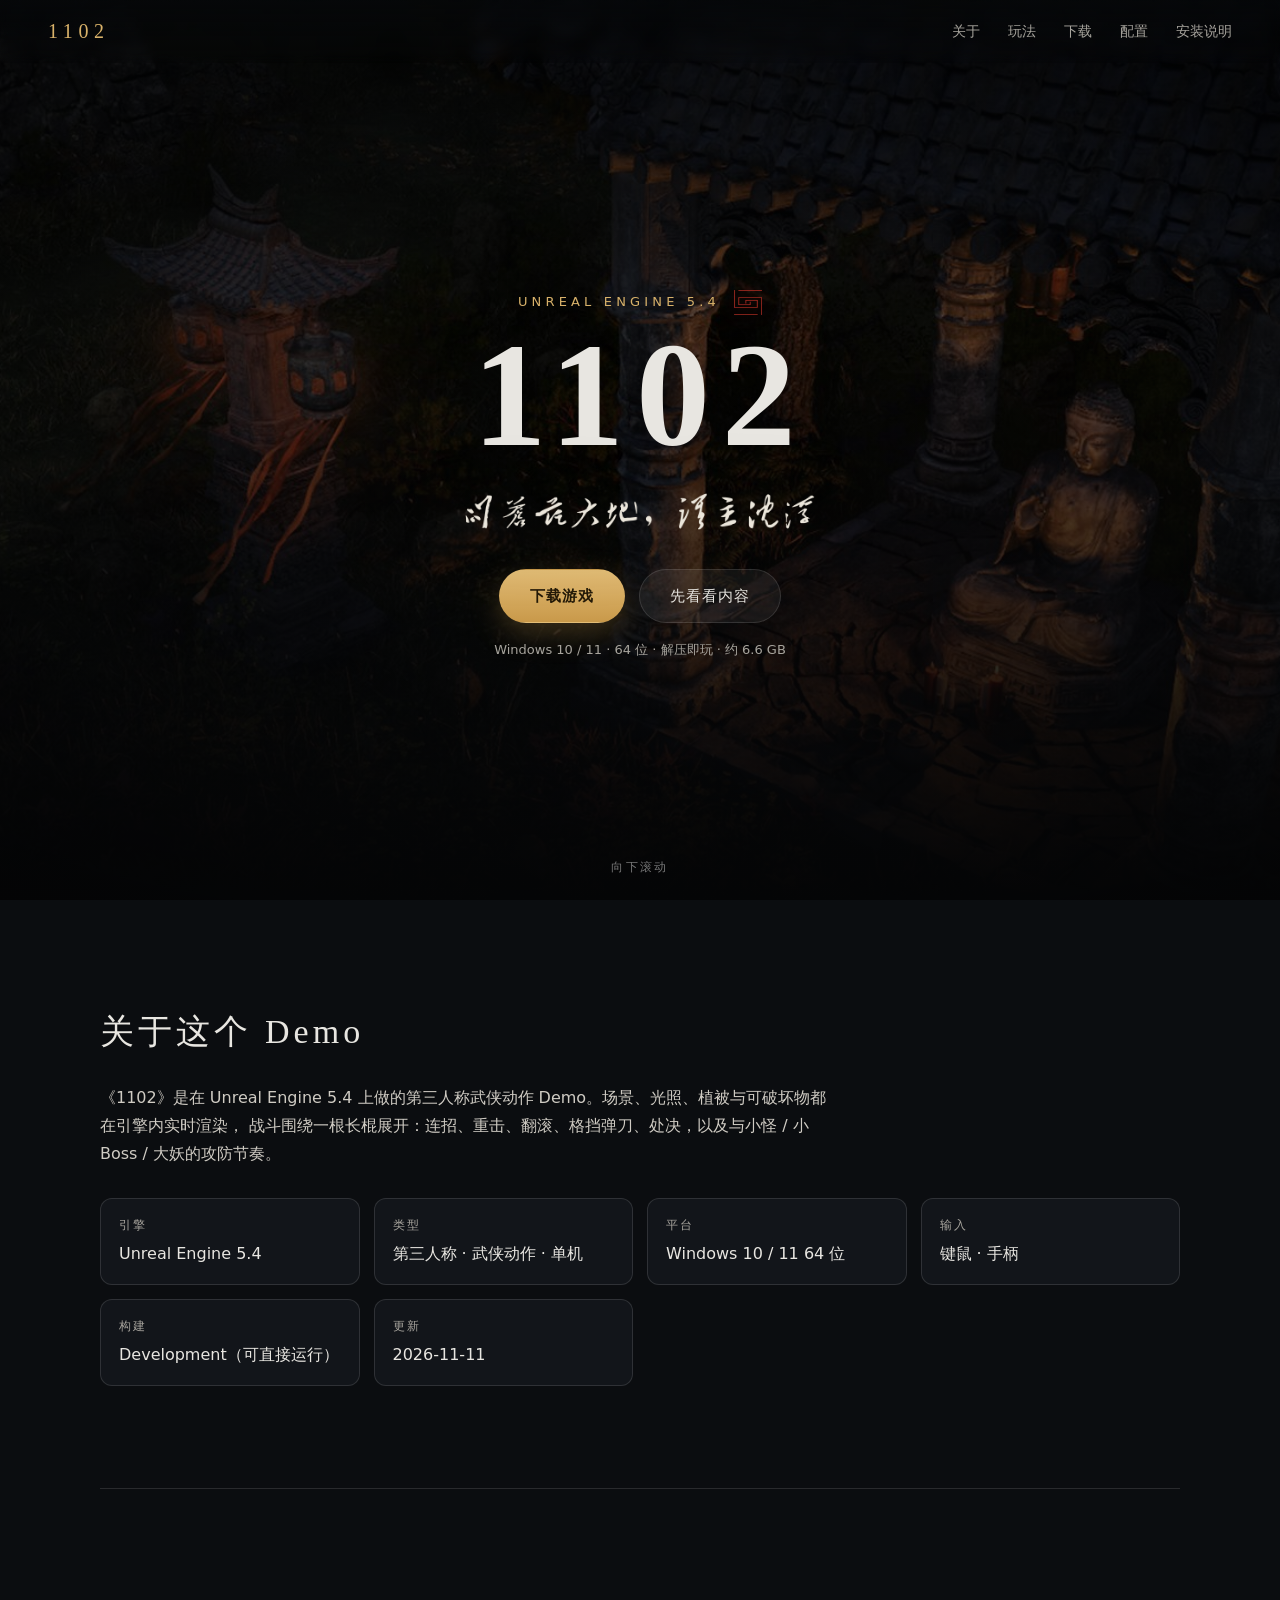
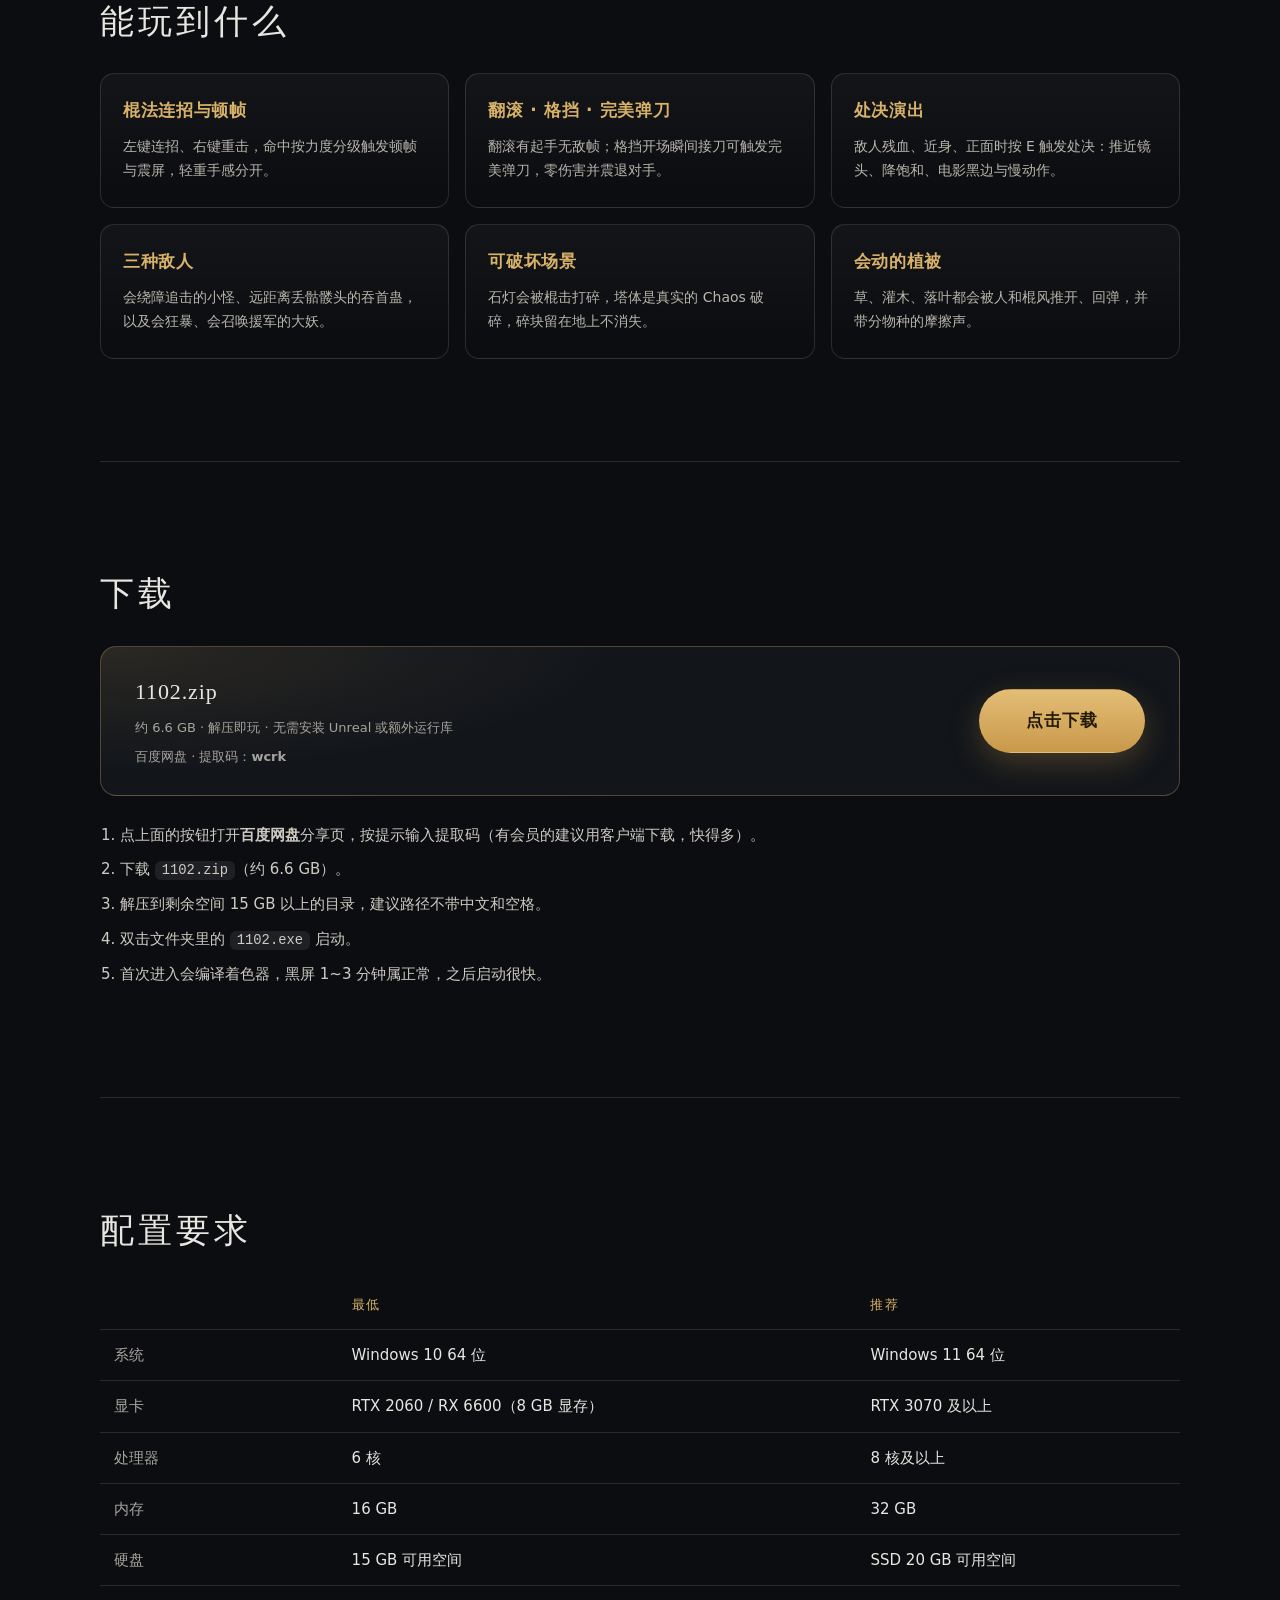
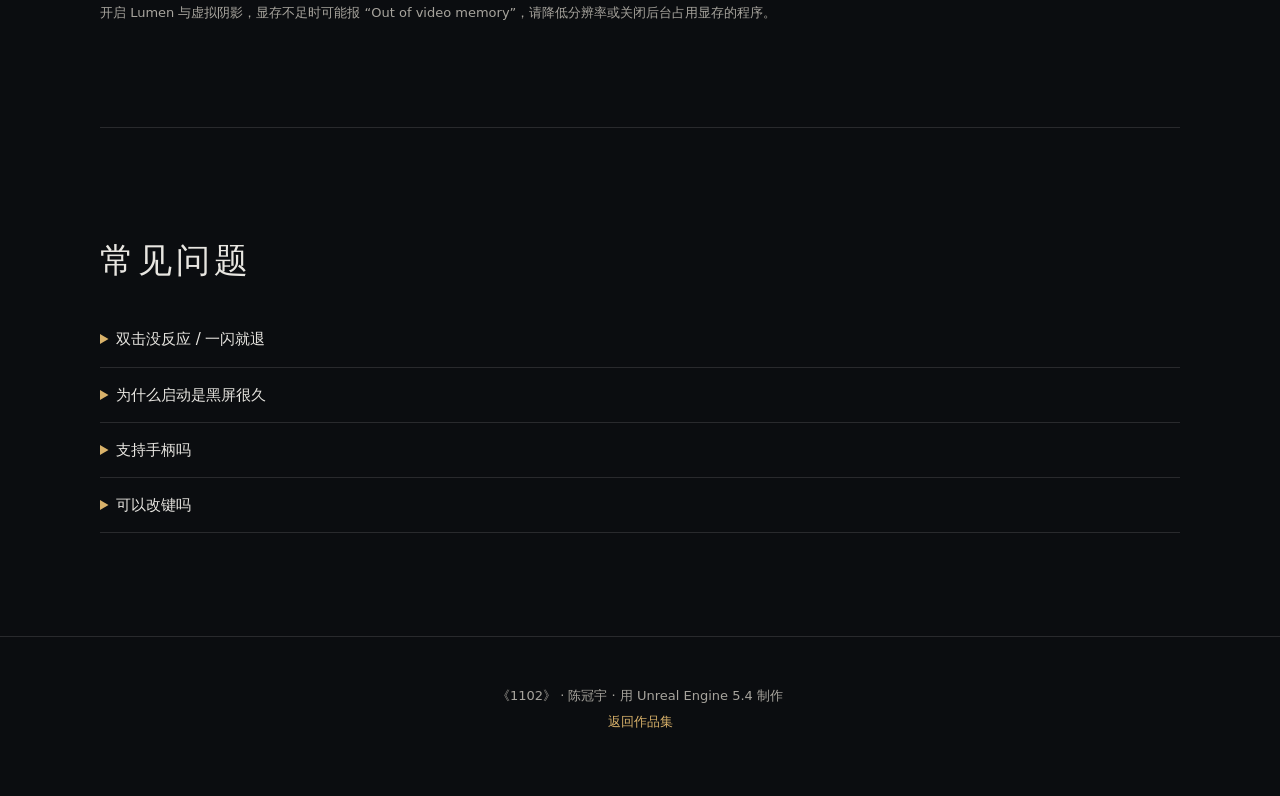
==== game/index.html @ 224d7386 "game: 填入百度网盘下载链接与提取码" ====
<!DOCTYPE html>
<html lang="zh-CN">
<head>
<meta charset="utf-8">
<meta name="viewport" content="width=device-width, initial-scale=1">
<title>1102 · 武侠动作单机 Demo</title>
<meta name="description" content="《1102》是一款用 Unreal Engine 5.4 制作的第三人称武侠动作单机 Demo，Windows 64 位免费下载。">
<meta property="og:title" content="1102 · 武侠动作单机 Demo">
<meta property="og:description" content="UE5.4 制作的第三人称武侠动作 Demo，棍法连招、翻滚闪避、完美弹刀与处决。">
<meta property="og:image" content="cover.jpg">
<meta property="og:type" content="website">
<link rel="icon" href="favicon.png">
<link rel="stylesheet" href="style.css">
</head>
<body>

<header class="nav">
  <a class="brand" href="#top">1102</a>
  <nav>
    <a href="#about">关于</a>
    <a href="#features">玩法</a>
    <a href="#download">下载</a>
    <a href="#spec">配置</a>
    <a href="#faq">安装说明</a>
  </nav>
</header>

<section class="hero" id="top">
  <picture>
    <source media="(max-aspect-ratio: 1/1)" srcset="cover_portrait.jpg">
    <img class="hero-bg" src="cover.jpg" alt="雾中山谷：石林、松枝与远山">
  </picture>
  <div class="hero-mask"></div>
  <div class="hero-inner">
    <p class="eyebrow"><span>Unreal Engine 5.4</span><img class="hero-logo" src="logo_red.png" alt="1102"></p>
    <h1>1102</h1>
    <img class="sub-img" src="tagline.png" alt="问苍茫大地，谁主沉浮">
    <div class="cta">
      <a class="btn primary" id="dl-main" href="#" rel="noopener">下载游戏</a>
      <a class="btn ghost" href="#about">先看看内容</a>
    </div>
    <p class="hint" id="dl-note">Windows 10 / 11 · 64 位 · 解压即玩 · 约 6.6 GB</p>
  </div>
  <div class="scroll-tip">向下滚动</div>
</section>

<main>

<section id="about" class="block">
  <h2>关于这个 Demo</h2>
  <p class="lead">
    《1102》是在 Unreal Engine 5.4 上做的第三人称武侠动作 Demo。场景、光照、植被与可破坏物都在引擎内实时渲染，
    战斗围绕一根长棍展开：连招、重击、翻滚、格挡弹刀、处决，以及与小怪 / 小 Boss / 大妖的攻防节奏。
  </p>
  <div class="facts">
    <div><span>引擎</span><b>Unreal Engine 5.4</b></div>
    <div><span>类型</span><b>第三人称 · 武侠动作 · 单机</b></div>
    <div><span>平台</span><b>Windows 10 / 11 64 位</b></div>
    <div><span>输入</span><b>键鼠 · 手柄</b></div>
    <div><span>构建</span><b>Development（可直接运行）</b></div>
    <div><span>更新</span><b>2026-11-11</b></div>
  </div>
</section>

<section id="features" class="block">
  <h2>能玩到什么</h2>
  <div class="grid">
    <article>
      <h3>棍法连招与顿帧</h3>
      <p>左键连招、右键重击，命中按力度分级触发顿帧与震屏，轻重手感分开。</p>
    </article>
    <article>
      <h3>翻滚 · 格挡 · 完美弹刀</h3>
      <p>翻滚有起手无敌帧；格挡开场瞬间接刀可触发完美弹刀，零伤害并震退对手。</p>
    </article>
    <article>
      <h3>处决演出</h3>
      <p>敌人残血、近身、正面时按 E 触发处决：推近镜头、降饱和、电影黑边与慢动作。</p>
    </article>
    <article>
      <h3>三种敌人</h3>
      <p>会绕障追击的小怪、远距离丢骷髅头的吞首蛊，以及会狂暴、会召唤援军的大妖。</p>
    </article>
    <article>
      <h3>可破坏场景</h3>
      <p>石灯会被棍击打碎，塔体是真实的 Chaos 破碎，碎块留在地上不消失。</p>
    </article>
    <article>
      <h3>会动的植被</h3>
      <p>草、灌木、落叶都会被人和棍风推开、回弹，并带分物种的摩擦声。</p>
    </article>
  </div>
</section>

<section id="download" class="block download">
  <h2>下载</h2>
  <div class="dlbox">
    <div class="dlinfo">
      <p class="filename">1102.zip</p>
      <p class="meta">约 6.6 GB · 解压即玩 · 无需安装 Unreal 或额外运行库</p>
      <p class="meta pan" id="pan-code" hidden>百度网盘 · 提取码：<b id="pan-code-v"></b></p>
    </div>
    <a class="btn primary big" id="dl-box" href="#" rel="noopener">点击下载</a>
  </div>
  <ol class="steps">
    <li>点上面的按钮打开<b>百度网盘</b>分享页，按提示输入提取码（有会员的建议用客户端下载，快得多）。</li>
    <li>下载 <code>1102.zip</code>（约 6.6 GB）。</li>
    <li>解压到剩余空间 15 GB 以上的目录，建议路径不带中文和空格。</li>
    <li>双击文件夹里的 <code>1102.exe</code> 启动。</li>
    <li>首次进入会编译着色器，黑屏 1~3 分钟属正常，之后启动很快。</li>
  </ol>
</section>

<section id="spec" class="block">
  <h2>配置要求</h2>
  <table class="spec">
    <thead><tr><th></th><th>最低</th><th>推荐</th></tr></thead>
    <tbody>
      <tr><td>系统</td><td>Windows 10 64 位</td><td>Windows 11 64 位</td></tr>
      <tr><td>显卡</td><td>RTX 2060 / RX 6600（8 GB 显存）</td><td>RTX 3070 及以上</td></tr>
      <tr><td>处理器</td><td>6 核</td><td>8 核及以上</td></tr>
      <tr><td>内存</td><td>16 GB</td><td>32 GB</td></tr>
      <tr><td>硬盘</td><td>15 GB 可用空间</td><td>SSD 20 GB 可用空间</td></tr>
    </tbody>
  </table>
  <p class="note">开启 Lumen 与虚拟阴影，显存不足时可能报 “Out of video memory”，请降低分辨率或关闭后台占用显存的程序。</p>
</section>

<section id="faq" class="block">
  <h2>常见问题</h2>
  <details>
    <summary>双击没反应 / 一闪就退</summary>
    <p>确认解压完整（不要直接在压缩包里运行）；把整个文件夹放到硬盘上再运行 <code>1102.exe</code>。首次启动需要编译着色器，请等 1~3 分钟。</p>
  </details>
  <details>
    <summary>为什么启动是黑屏很久</summary>
    <p>Development 构建首次运行要编译着色器缓存，期间画面可能黑屏或卡住，编译完成后自动进入封面。</p>
  </details>
  <details>
    <summary>支持手柄吗</summary>
    <p>支持 Xbox 布局：X 攻击、Y 重击、B 闪避、A 跳、LB 格挡、RB 旋棍、LT 锁定、RT 处决。</p>
  </details>
  <details>
    <summary>可以改键吗</summary>
    <p>游戏内设置 → 操作键位 可改 17 个键位，包含 WASD 移动与 Shift 奔跑。</p>
  </details>
</section>

</main>

<footer>
  <p>《1102》 · 陈冠宇 · 用 Unreal Engine 5.4 制作</p>
  <p class="small"><a href="https://cgystudio.github.io/">返回作品集</a></p>
</footer>

<script>
/* ===== 这里填百度网盘分享链接和提取码，保存后整站生效 ===== */
const PAN_URL  = "https://pan.baidu.com/s/1w7JBruw2A3SwyoFlVT7F8Q?pwd=wcrk";
const PAN_CODE = "wcrk";

document.querySelectorAll('#dl-main, #dl-box').forEach(function (a) {
  if (PAN_URL.indexOf('http') === 0) {
    a.href = PAN_URL;
    a.target = '_blank';
    a.rel = 'noopener';
  } else {
    a.addEventListener('click', function (e) {
      e.preventDefault();
      alert('百度网盘链接还没配置好，稍后刷新页面再试。');
    });
  }
});
if (PAN_CODE) {
  var row = document.getElementById('pan-code');
  document.getElementById('pan-code-v').textContent = PAN_CODE;
  row.hidden = false;
}
</script>
</body>
</html>
---- game/style.css ----
:root {
  --ink: #0b0d10;
  --ink-2: #12151a;
  --line: rgba(255, 255, 255, .12);
  --fg: #e8e6e1;
  --fg-dim: #a7a49d;
  --gold: #d9b26a;
}

* { box-sizing: border-box; }

html, body {
  margin: 0;
  padding: 0;
  background: var(--ink);
  color: var(--fg);
  font-family: "Noto Sans SC", "PingFang SC", "Microsoft YaHei", system-ui, sans-serif;
  line-height: 1.75;
  -webkit-font-smoothing: antialiased;
}

a { color: inherit; text-decoration: none; }

/* ---------- 顶部导航 ---------- */
.nav {
  position: fixed;
  inset: 0 0 auto 0;
  z-index: 30;
  display: flex;
  align-items: center;
  justify-content: space-between;
  padding: 14px clamp(16px, 4vw, 48px);
  background: linear-gradient(to bottom, rgba(6, 8, 10, .78), rgba(6, 8, 10, 0));
  backdrop-filter: blur(6px);
}
.brand {
  font-family: Georgia, "Songti SC", serif;
  font-size: 20px;
  letter-spacing: .28em;
  color: var(--gold);
}
.nav nav { display: flex; gap: clamp(10px, 2.2vw, 28px); font-size: 14px; }
.nav nav a { color: var(--fg-dim); transition: color .2s; }
.nav nav a:hover { color: var(--fg); }

/* ---------- 首屏 ---------- */
.hero {
  position: relative;
  min-height: 100vh;
  display: grid;
  place-items: center;
  overflow: hidden;
}
.hero-bg {
  position: absolute;
  inset: 0;
  width: 100%;
  height: 100%;
  object-fit: cover;
  transform: scale(1.04);
  filter: saturate(1.02) contrast(1.02);
}
.hero-mask {
  position: absolute;
  inset: 0;
  background:
    radial-gradient(125% 85% at 50% 42%, rgba(0, 0, 0, .30), rgba(0, 0, 0, .68) 78%),
    linear-gradient(to bottom, rgba(6, 8, 10, .55), rgba(6, 8, 10, .25) 40%, var(--ink) 100%);
}
.hero-inner {
  position: relative;
  z-index: 2;
  width: min(920px, 90vw);
  padding: 96px 0 64px;
  text-align: center;
  /* 内容整体上移一点，别贴到底部按钮区 */
  transform: translateY(-8vh);
}
.eyebrow {
  margin: 0 0 10px;
  font-size: 13px;
  letter-spacing: .32em;
  color: var(--gold);
  text-transform: uppercase;
}
.hero h1 {
  margin: 0;
  font-family: Georgia, "Songti SC", serif;
  font-size: clamp(54px, 12vw, 148px);
  line-height: .95;
  letter-spacing: .08em;
  text-shadow: 0 12px 48px rgba(0, 0, 0, .75);
}
.sub-img {
  display: block;
  width: min(360px, 50vw);
  height: auto;
  margin: 22px auto 0;
  filter: drop-shadow(0 8px 34px rgba(0, 0, 0, .85));
}
.cta { margin-top: 34px; display: flex; gap: 14px; justify-content: center; flex-wrap: wrap; }
.btn {
  display: inline-flex;
  align-items: center;
  justify-content: center;
  padding: 13px 30px;
  border: 1px solid var(--line);
  border-radius: 999px;
  font-size: 15px;
  letter-spacing: .06em;
  transition: transform .18s, background .18s, border-color .18s, color .18s;
}
.btn.primary {
  background: linear-gradient(180deg, #e3bd76, #c9994a);
  color: #241a08;
  border-color: transparent;
  font-weight: 700;
  box-shadow: 0 10px 30px rgba(201, 153, 74, .28);
}
.btn.primary:hover { transform: translateY(-2px); }
.btn.ghost { color: var(--fg); background: rgba(255, 255, 255, .06); }
.btn.ghost:hover { background: rgba(255, 255, 255, .12); }
.btn.big { padding: 16px 46px; font-size: 17px; }
.hint { margin-top: 16px; font-size: 13px; color: var(--fg-dim); }
.scroll-tip {
  position: absolute;
  bottom: 22px;
  left: 50%;
  transform: translateX(-50%);
  font-size: 12px;
  color: rgba(255, 255, 255, .45);
  letter-spacing: .2em;
}

/* ---------- 内容块 ---------- */
main { background: var(--ink); }
.block {
  width: min(1080px, 90vw);
  margin: 0 auto;
  padding: clamp(56px, 8vw, 104px) 0;
  border-bottom: 1px solid var(--line);
}
.block:last-of-type { border-bottom: 0; }
h2 {
  margin: 0 0 22px;
  font-family: Georgia, "Songti SC", serif;
  font-size: clamp(24px, 3vw, 34px);
  letter-spacing: .12em;
  font-weight: 400;
}
h3 { margin: 0 0 8px; font-size: 17px; color: var(--gold); letter-spacing: .04em; }
.lead { margin: 0; max-width: 46em; color: #cfcbc3; }

.facts {
  display: grid;
  grid-template-columns: repeat(auto-fit, minmax(220px, 1fr));
  gap: 14px;
  margin-top: 30px;
}
.facts div {
  display: flex;
  flex-direction: column;
  gap: 4px;
  padding: 16px 18px;
  border: 1px solid var(--line);
  border-radius: 12px;
  background: var(--ink-2);
}
.facts span { font-size: 12px; letter-spacing: .18em; color: var(--fg-dim); }
.facts b { font-weight: 500; }

.grid {
  display: grid;
  grid-template-columns: repeat(auto-fit, minmax(280px, 1fr));
  gap: 16px;
}
.grid article {
  padding: 22px 22px 24px;
  border: 1px solid var(--line);
  border-radius: 14px;
  background: linear-gradient(180deg, rgba(255, 255, 255, .035), rgba(255, 255, 255, 0));
  transition: border-color .2s, transform .2s;
}
.grid article:hover { border-color: rgba(217, 178, 106, .45); transform: translateY(-2px); }
.grid article p { margin: 0; font-size: 14px; color: #b9b5ad; }

/* ---------- 下载 ---------- */
.download .dlbox {
  display: flex;
  align-items: center;
  justify-content: space-between;
  gap: 24px;
  flex-wrap: wrap;
  padding: 26px clamp(18px, 3vw, 34px);
  border: 1px solid rgba(217, 178, 106, .32);
  border-radius: 16px;
  background:
    radial-gradient(80% 140% at 0% 0%, rgba(217, 178, 106, .12), rgba(217, 178, 106, 0) 60%),
    var(--ink-2);
}
.filename { margin: 0; font-family: Georgia, serif; font-size: 22px; letter-spacing: .04em; }
.meta { margin: 6px 0 0; font-size: 13px; color: var(--fg-dim); }
.steps { margin: 26px 0 0; padding-left: 20px; color: #cfcbc3; font-size: 15px; }
.steps li { margin-bottom: 8px; }
code {
  padding: 2px 7px;
  border-radius: 6px;
  background: rgba(255, 255, 255, .08);
  font-family: ui-monospace, Consolas, monospace;
  font-size: .92em;
}

/* ---------- 配置表 ---------- */
table.spec { width: 100%; border-collapse: collapse; font-size: 15px; }
table.spec th, table.spec td {
  padding: 12px 14px;
  border-bottom: 1px solid var(--line);
  text-align: left;
}
table.spec thead th { color: var(--gold); font-weight: 500; font-size: 13px; letter-spacing: .14em; }
table.spec td:first-child { color: var(--fg-dim); width: 22%; }
.note { margin: 16px 0 0; font-size: 13px; color: var(--fg-dim); }

/* ---------- FAQ ---------- */
details {
  border-bottom: 1px solid var(--line);
  padding: 14px 0;
}
summary { cursor: pointer; font-size: 15px; }
summary::marker { color: var(--gold); }
details p { margin: 10px 0 0; color: #b9b5ad; font-size: 14px; }

/* ---------- 页脚 ---------- */
footer {
  padding: 44px 0 60px;
  text-align: center;
  color: var(--fg-dim);
  font-size: 13px;
  border-top: 1px solid var(--line);
}
footer p { margin: 4px 0; }
footer a { color: var(--gold); }

@media (max-width: 620px) {
  .nav nav { gap: 12px; font-size: 13px; }
  .brand { font-size: 17px; letter-spacing: .2em; }
  .download .dlbox { flex-direction: column; align-items: flex-start; }
  .btn.big { width: 100%; }
}

/* eyebrow 里的红色 logo 标记 */
.eyebrow{display:flex;align-items:center;justify-content:center;gap:14px}
.eyebrow .hero-logo{height:1.9em;width:auto;opacity:.95;filter:drop-shadow(0 0 12px rgba(176,46,36,.45))}
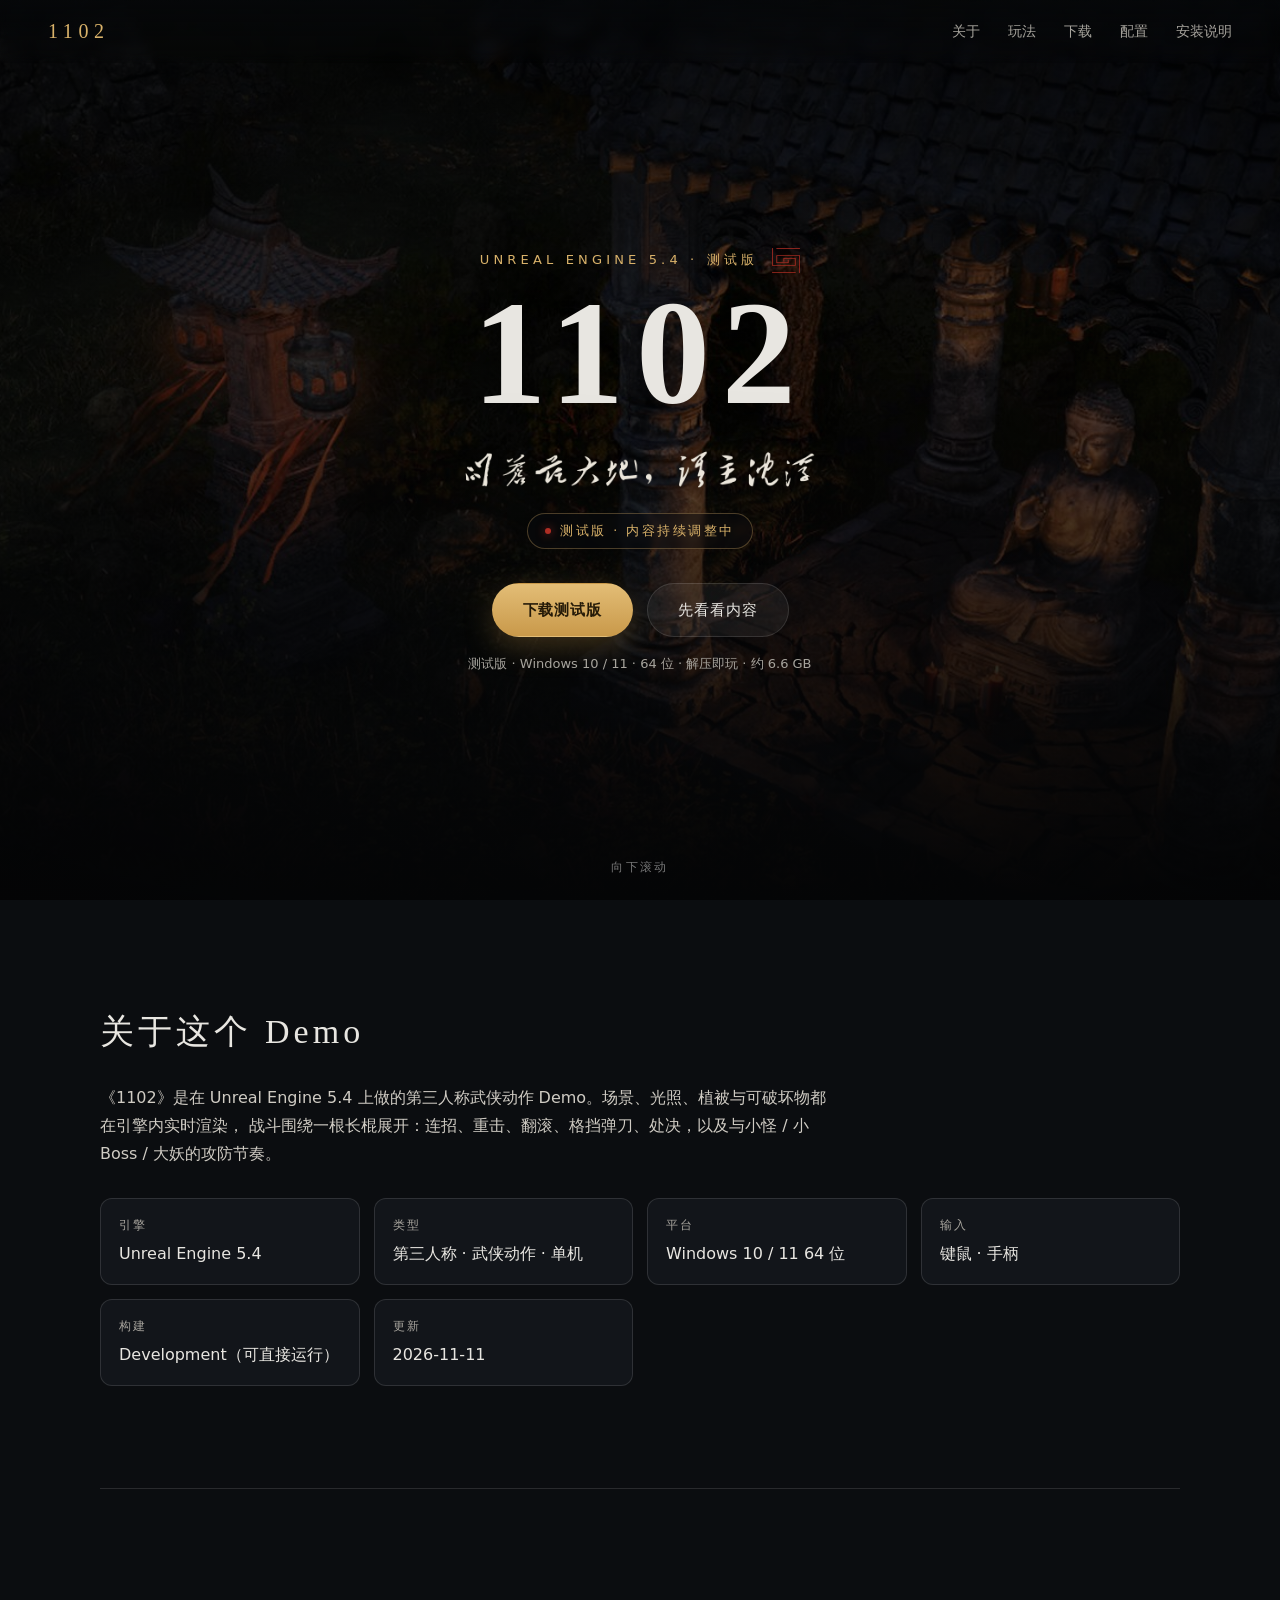
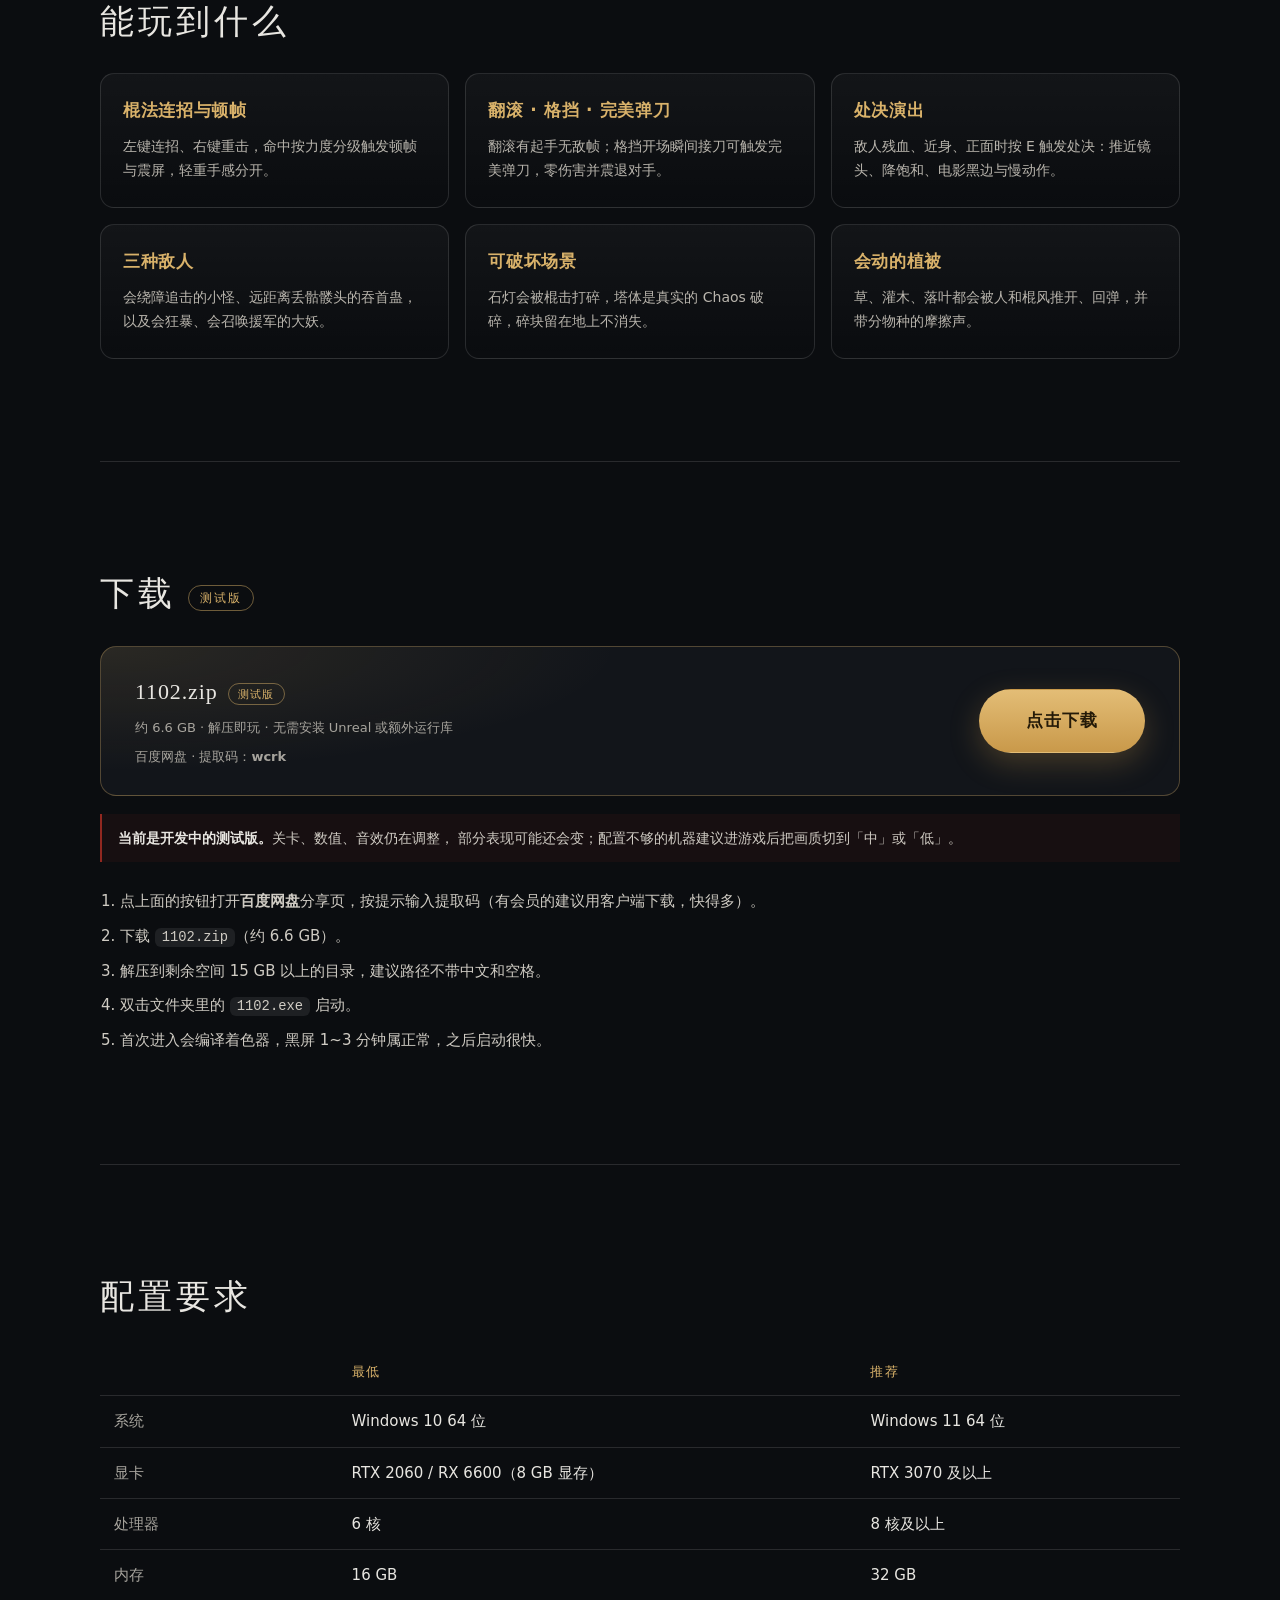
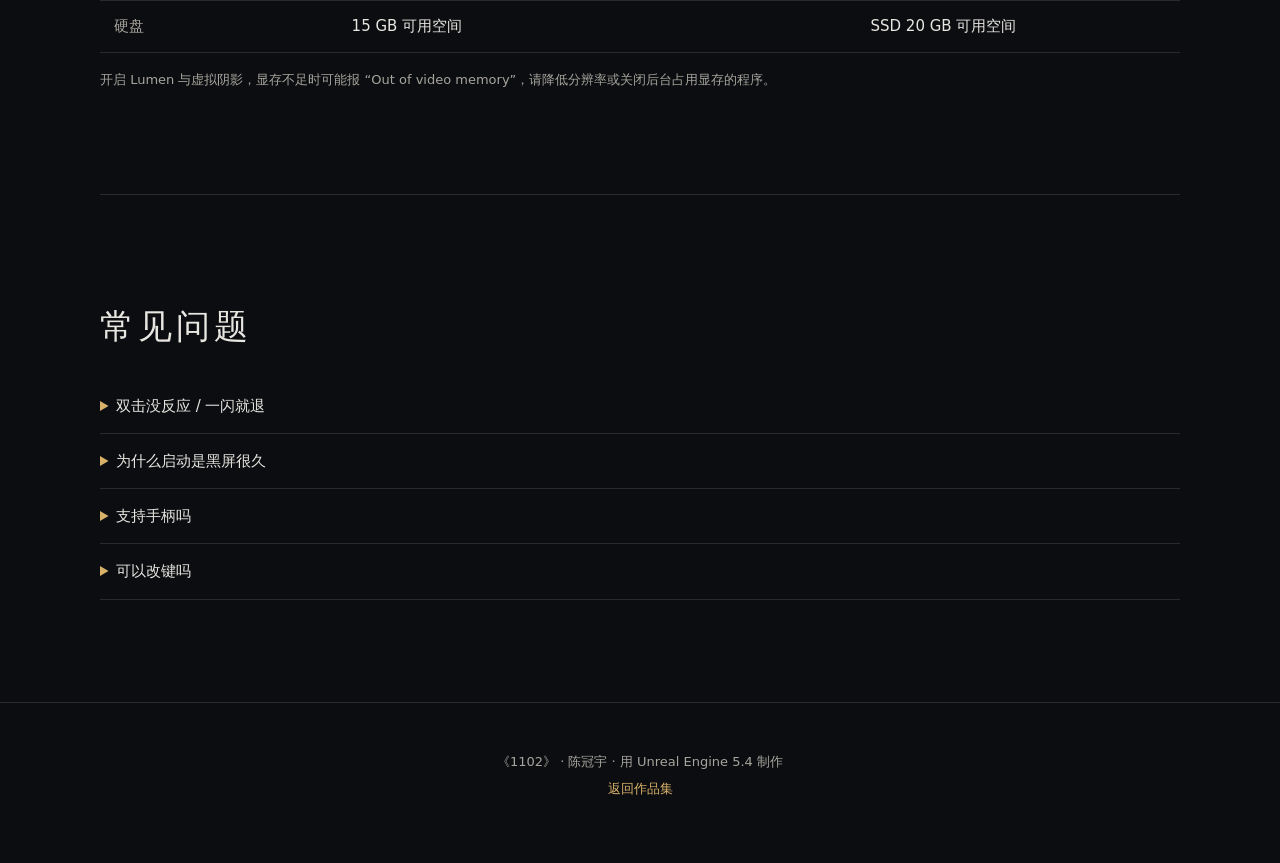
==== commit 3caec482: "game: 标注测试版（封面版本标记/下载按钮/下载区提示）" ====
--- a/game/index.html
+++ b/game/index.html
@@ -3,10 +3,10 @@
 <head>
 <meta charset="utf-8">
 <meta name="viewport" content="width=device-width, initial-scale=1">
-<title>1102 · 武侠动作单机 Demo</title>
-<meta name="description" content="《1102》是一款用 Unreal Engine 5.4 制作的第三人称武侠动作单机 Demo，Windows 64 位免费下载。">
-<meta property="og:title" content="1102 · 武侠动作单机 Demo">
-<meta property="og:description" content="UE5.4 制作的第三人称武侠动作 Demo，棍法连招、翻滚闪避、完美弹刀与处决。">
+<title>1102 · 武侠动作单机 测试版 Demo</title>
+<meta name="description" content="《1102》测试版：用 Unreal Engine 5.4 制作的第三人称武侠动作单机 Demo，Windows 64 位免费下载。">
+<meta property="og:title" content="1102 · 武侠动作单机 测试版 Demo">
+<meta property="og:description" content="UE5.4 制作的第三人称武侠动作 测试版 Demo，棍法连招、翻滚闪避、完美弹刀与处决。">
 <meta property="og:image" content="cover.jpg">
 <meta property="og:type" content="website">
 <link rel="icon" href="favicon.png">
@@ -32,14 +32,15 @@
   </picture>
   <div class="hero-mask"></div>
   <div class="hero-inner">
-    <p class="eyebrow"><span>Unreal Engine 5.4</span><img class="hero-logo" src="logo_red.png" alt="1102"></p>
+    <p class="eyebrow"><span>Unreal Engine 5.4 · 测试版</span><img class="hero-logo" src="logo_red.png" alt="1102"></p>
     <h1>1102</h1>
     <img class="sub-img" src="tagline.png" alt="问苍茫大地，谁主沉浮">
+    <p class="ver"><i></i>测试版 · 内容持续调整中</p>
     <div class="cta">
-      <a class="btn primary" id="dl-main" href="#" rel="noopener">下载游戏</a>
+      <a class="btn primary" id="dl-main" href="#" rel="noopener">下载测试版</a>
       <a class="btn ghost" href="#about">先看看内容</a>
     </div>
-    <p class="hint" id="dl-note">Windows 10 / 11 · 64 位 · 解压即玩 · 约 6.6 GB</p>
+    <p class="hint" id="dl-note">测试版 · Windows 10 / 11 · 64 位 · 解压即玩 · 约 6.6 GB</p>
   </div>
   <div class="scroll-tip">向下滚动</div>
 </section>
@@ -93,15 +94,17 @@
 </section>
 
 <section id="download" class="block download">
-  <h2>下载</h2>
+  <h2>下载<span class="tag">测试版</span></h2>
   <div class="dlbox">
     <div class="dlinfo">
-      <p class="filename">1102.zip</p>
+      <p class="filename">1102.zip<span class="tag sm">测试版</span></p>
       <p class="meta">约 6.6 GB · 解压即玩 · 无需安装 Unreal 或额外运行库</p>
       <p class="meta pan" id="pan-code" hidden>百度网盘 · 提取码：<b id="pan-code-v"></b></p>
     </div>
     <a class="btn primary big" id="dl-box" href="#" rel="noopener">点击下载</a>
   </div>
+  <p class="dl-note-beta"><b>当前是开发中的测试版。</b>关卡、数值、音效仍在调整，
+  部分表现可能还会变；配置不够的机器建议进游戏后把画质切到「中」或「低」。</p>
   <ol class="steps">
     <li>点上面的按钮打开<b>百度网盘</b>分享页，按提示输入提取码（有会员的建议用客户端下载，快得多）。</li>
     <li>下载 <code>1102.zip</code>（约 6.6 GB）。</li>
--- a/game/style.css
+++ b/game/style.css
@@ -251,3 +251,64 @@
 /* eyebrow 里的红色 logo 标记 */
 .eyebrow{display:flex;align-items:center;justify-content:center;gap:14px}
 .eyebrow .hero-logo{height:1.9em;width:auto;opacity:.95;filter:drop-shadow(0 0 12px rgba(176,46,36,.45))}
+
+/* ---------- 测试版标识 ---------- */
+.tag {
+  display: inline-flex;
+  align-items: center;
+  margin-left: 12px;
+  padding: 3px 11px;
+  border: 1px solid rgba(217, 178, 106, .48);
+  border-radius: 999px;
+  font-family: "Noto Sans SC", "PingFang SC", "Microsoft YaHei", sans-serif;
+  font-size: 12px;
+  font-weight: 400;
+  letter-spacing: .16em;
+  line-height: 1.5;
+  color: var(--gold);
+  vertical-align: middle;
+  white-space: nowrap;
+}
+.tag.sm { margin-left: 10px; font-size: 11px; padding: 2px 9px; letter-spacing: .12em; }
+
+/* 封面下的版本标记 */
+.ver {
+  display: flex;
+  width: fit-content;
+  margin: 20px auto 0;
+  align-items: center;
+  gap: 9px;
+  padding: 6px 17px;
+  border: 1px solid rgba(217, 178, 106, .32);
+  border-radius: 999px;
+  background: rgba(11, 13, 16, .45);
+  font-size: 12.5px;
+  letter-spacing: .2em;
+  color: var(--gold);
+  backdrop-filter: blur(3px);
+}
+.ver i {
+  display: inline-block;
+  width: 6px;
+  height: 6px;
+  border-radius: 50%;
+  background: #b02e24;
+  box-shadow: 0 0 10px rgba(176, 46, 36, .85);
+}
+
+/* 下载区的测试版提示 */
+.dl-note-beta {
+  margin: 18px 0 0;
+  padding: 12px 16px;
+  border-left: 2px solid rgba(176, 46, 36, .8);
+  background: rgba(176, 46, 36, .07);
+  font-size: 13.5px;
+  line-height: 1.8;
+  color: #cfcbc3;
+}
+.dl-note-beta b { color: var(--fg); font-weight: 600; }
+
+@media (max-width: 600px) {
+  h2 .tag { font-size: 11px; padding: 2px 9px; margin-left: 8px; }
+  .ver { font-size: 11.5px; letter-spacing: .14em; padding: 5px 13px; }
+}
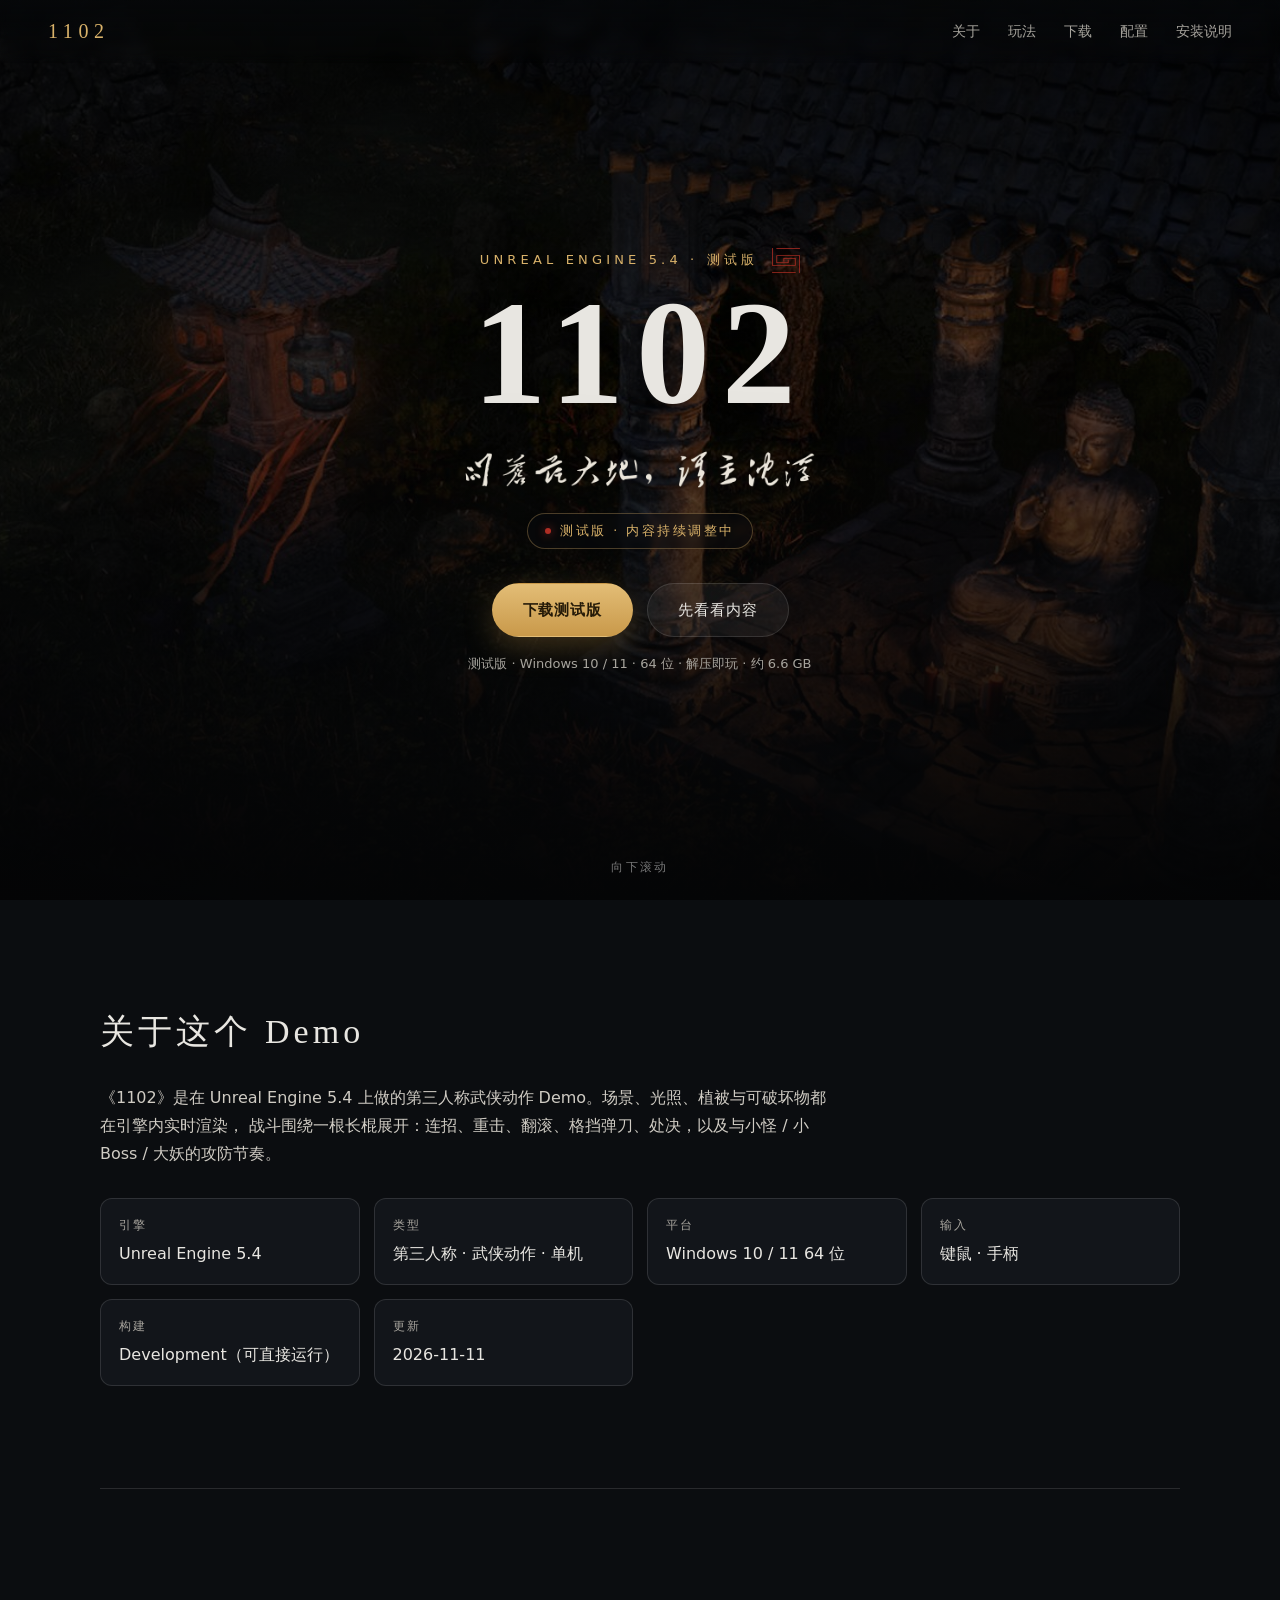
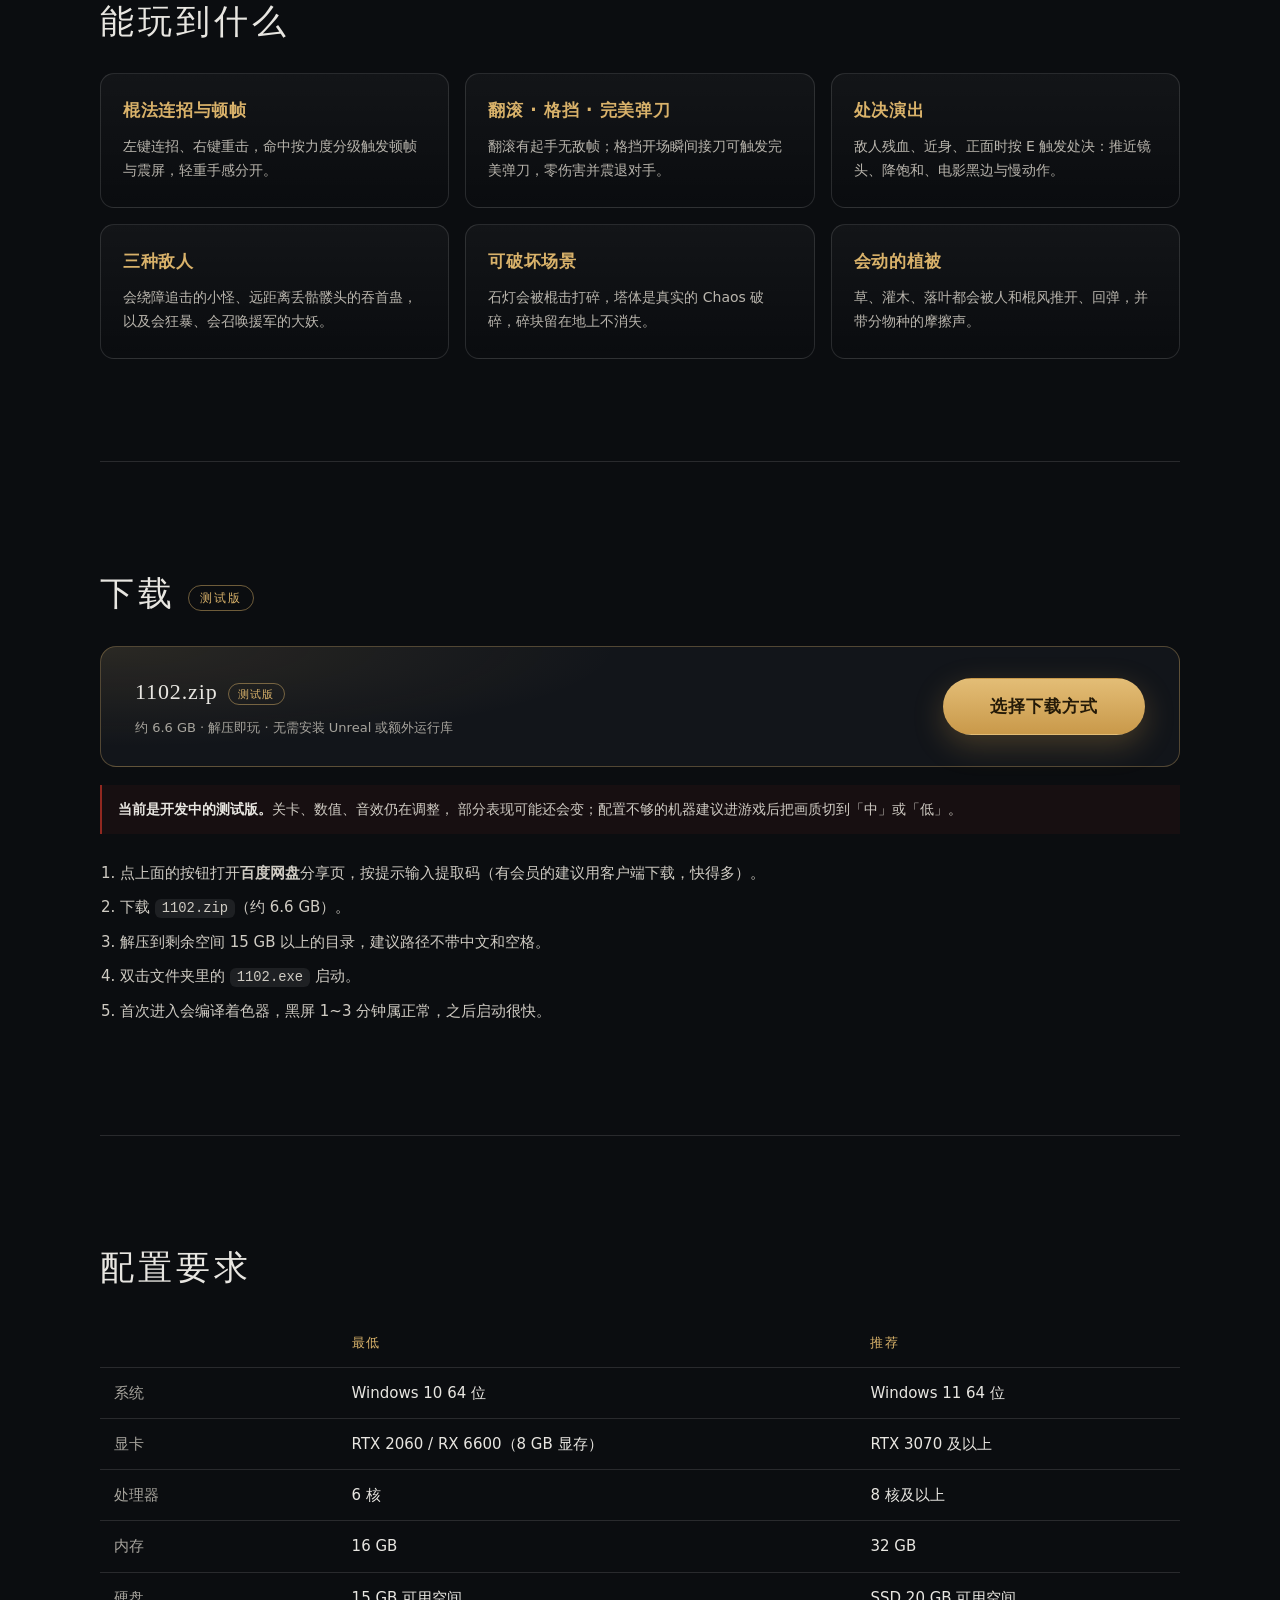
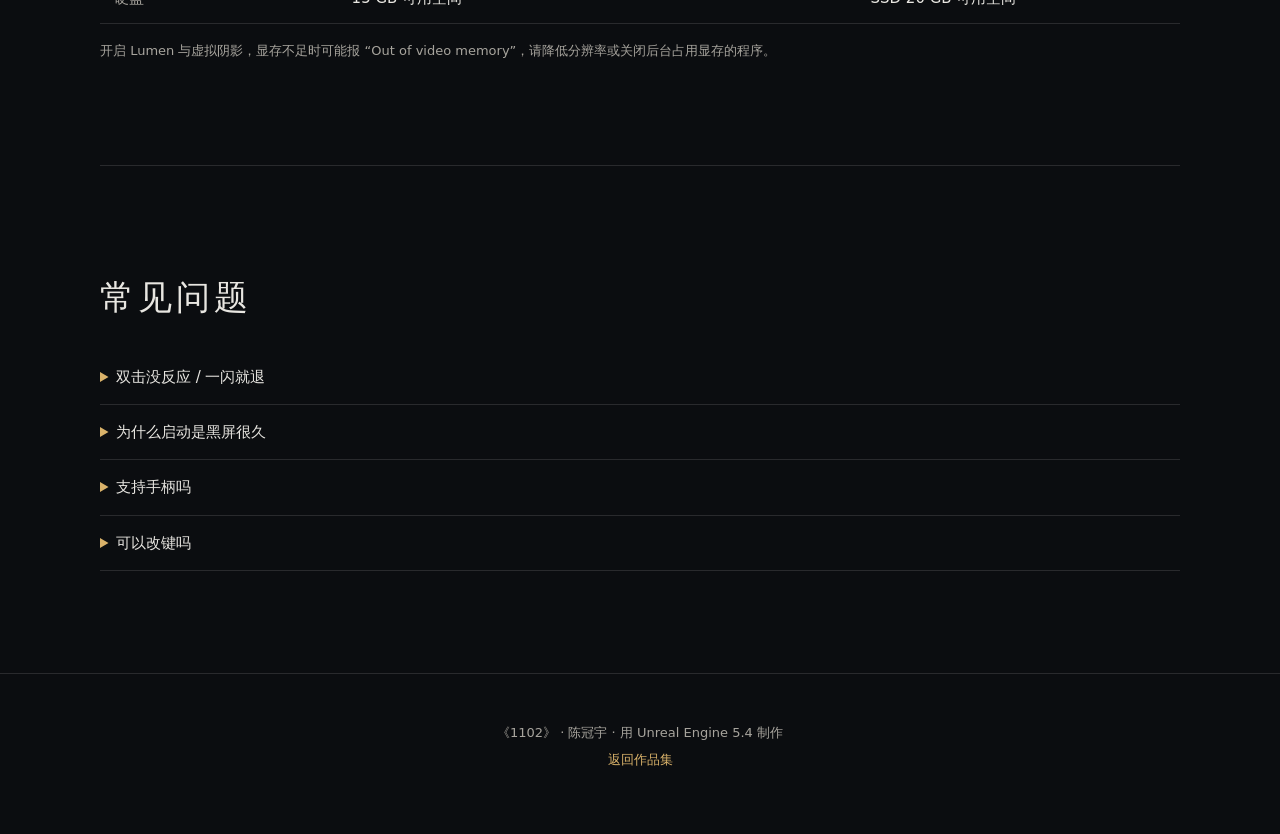
==== commit 9314849f: "game: 下载改为多来源选择弹窗（可扩展百度/123/夸克/直链）" ====
--- a/game/index.html
+++ b/game/index.html
@@ -37,7 +37,7 @@
     <img class="sub-img" src="tagline.png" alt="问苍茫大地，谁主沉浮">
     <p class="ver"><i></i>测试版 · 内容持续调整中</p>
     <div class="cta">
-      <a class="btn primary" id="dl-main" href="#" rel="noopener">下载测试版</a>
+      <button class="btn primary" id="dl-main" type="button">下载测试版</button>
       <a class="btn ghost" href="#about">先看看内容</a>
     </div>
     <p class="hint" id="dl-note">测试版 · Windows 10 / 11 · 64 位 · 解压即玩 · 约 6.6 GB</p>
@@ -101,10 +101,17 @@
       <p class="meta">约 6.6 GB · 解压即玩 · 无需安装 Unreal 或额外运行库</p>
       <p class="meta pan" id="pan-code" hidden>百度网盘 · 提取码：<b id="pan-code-v"></b></p>
     </div>
-    <a class="btn primary big" id="dl-box" href="#" rel="noopener">点击下载</a>
+    <button class="btn primary big" id="dl-box" type="button">选择下载方式</button>
   </div>
   <p class="dl-note-beta"><b>当前是开发中的测试版。</b>关卡、数值、音效仍在调整，
   部分表现可能还会变；配置不够的机器建议进游戏后把画质切到「中」或「低」。</p>
+  <dialog id="dl-modal" class="dl-modal">
+    <h3>选择下载方式</h3>
+    <p class="dl-modal-sub">1102.zip · 测试版 · 约 6.6 GB · 解压即玩</p>
+    <ul class="dl-list" id="dl-list"></ul>
+    <button class="dl-close" id="dl-close" type="button">关闭</button>
+  </dialog>
+
   <ol class="steps">
     <li>点上面的按钮打开<b>百度网盘</b>分享页，按提示输入提取码（有会员的建议用客户端下载，快得多）。</li>
     <li>下载 <code>1102.zip</code>（约 6.6 GB）。</li>
@@ -157,27 +164,113 @@
 </footer>
 
 <script>
-/* ===== 这里填百度网盘分享链接和提取码，保存后整站生效 ===== */
-const PAN_URL  = "https://pan.baidu.com/s/1w7JBruw2A3SwyoFlVT7F8Q?pwd=wcrk";
-const PAN_CODE = "wcrk";
-
-document.querySelectorAll('#dl-main, #dl-box').forEach(function (a) {
-  if (PAN_URL.indexOf('http') === 0) {
-    a.href = PAN_URL;
-    a.target = '_blank';
-    a.rel = 'noopener';
+/* ===== 下载源列表：以后加新网盘，往这里加一行就行，url 留空 = 显示"即将上线" ===== */
+const DLS = [
+  {
+    name: '百度网盘',
+    note: '需登录，会员建议用客户端下载更快',
+    badge: '推荐',
+    url: 'https://pan.baidu.com/s/1w7JBruw2A3SwyoFlVT7F8Q?pwd=wcrk',
+    code: 'wcrk'
+  },
+  // 有了新链接就取消注释、填 url（和提取码 code，没有就留空字符串）
+  // { name: '123 云盘',  note: '免登录，单线程速度较快', url: '', code: '' },
+  // { name: '夸克网盘',  note: '免登录，建议装夸克客户端', url: '', code: '' },
+  // { name: 'Google Drive', note: '海外用户推荐', url: '', code: '' },
+  // { name: '直链下载', note: '单线程，建议用下载工具', url: '', code: '' },
+];
+
+const dlModal = document.getElementById('dl-modal');
+const dlList  = document.getElementById('dl-list');
+
+function copyText(txt, btn) {
+  function done() {
+    const old = btn.textContent;
+    btn.textContent = '已复制';
+    setTimeout(function () { btn.textContent = old; }, 1200);
+  }
+  function fallback() {
+    const ta = document.createElement('textarea');
+    ta.value = txt;
+    ta.style.position = 'fixed';
+    ta.style.opacity = '0';
+    document.body.appendChild(ta);
+    ta.select();
+    try { document.execCommand('copy'); done(); } catch (e) {}
+    document.body.removeChild(ta);
+  }
+  if (navigator.clipboard && navigator.clipboard.writeText) {
+    navigator.clipboard.writeText(txt).then(done, fallback);
   } else {
-    a.addEventListener('click', function (e) {
-      e.preventDefault();
-      alert('百度网盘链接还没配置好，稍后刷新页面再试。');
-    });
+    fallback();
   }
+}
+
+function renderDownloadList() {
+  dlList.innerHTML = '';
+  DLS.forEach(function (src) {
+    const li = document.createElement('li');
+    li.className = 'dl-item' + (src.url ? '' : ' disabled');
+
+    const info = document.createElement('div');
+    info.className = 'dl-item-info';
+    const name = document.createElement('p');
+    name.className = 'dl-item-name';
+    name.textContent = src.name;
+    if (src.badge) {
+      const tag = document.createElement('span');
+      tag.className = 'tag sm';
+      tag.textContent = src.badge;
+      name.appendChild(tag);
+    }
+    const note = document.createElement('p');
+    note.className = 'dl-item-note';
+    note.textContent = src.url ? src.note : '即将上线';
+    info.appendChild(name);
+    info.appendChild(note);
+
+    const acts = document.createElement('div');
+    acts.className = 'dl-item-acts';
+    if (src.url) {
+      const a = document.createElement('a');
+      a.className = 'btn primary sm';
+      a.href = src.url;
+      a.target = '_blank';
+      a.rel = 'noopener';
+      a.textContent = '打开';
+      acts.appendChild(a);
+    }
+    if (src.code) {
+      const b = document.createElement('button');
+      b.type = 'button';
+      b.className = 'btn ghost sm';
+      b.textContent = '提取码 ' + src.code;
+      b.title = '点击复制提取码';
+      b.addEventListener('click', function () { copyText(src.code, b); });
+      acts.appendChild(b);
+    }
+
+    li.appendChild(info);
+    li.appendChild(acts);
+    dlList.appendChild(li);
+  });
+}
+
+function openDownloadModal(e) {
+  if (e) e.preventDefault();
+  renderDownloadList();
+  if (dlModal.showModal) { dlModal.showModal(); } else { dlModal.setAttribute('open', ''); }
+}
+function closeDownloadModal() {
+  if (dlModal.close) { dlModal.close(); } else { dlModal.removeAttribute('open'); }
+}
+
+['dl-main', 'dl-box'].forEach(function (id) {
+  const el = document.getElementById(id);
+  if (el) el.addEventListener('click', openDownloadModal);
 });
-if (PAN_CODE) {
-  var row = document.getElementById('pan-code');
-  document.getElementById('pan-code-v').textContent = PAN_CODE;
-  row.hidden = false;
-}
+document.getElementById('dl-close').addEventListener('click', closeDownloadModal);
+dlModal.addEventListener('click', function (e) { if (e.target === dlModal) closeDownloadModal(); });
 </script>
 </body>
 </html>
--- a/game/style.css
+++ b/game/style.css
@@ -312,3 +312,74 @@
   h2 .tag { font-size: 11px; padding: 2px 9px; margin-left: 8px; }
   .ver { font-size: 11.5px; letter-spacing: .14em; padding: 5px 13px; }
 }
+
+/* ---------- 下载方式弹窗 ---------- */
+button.btn {
+  font-family: inherit;
+  cursor: pointer;
+  appearance: none;
+  -webkit-appearance: none;
+}
+.btn.sm { padding: 9px 18px; font-size: 13.5px; }
+
+.dl-modal {
+  width: min(470px, 92vw);
+  padding: 26px 26px 22px;
+  border: 1px solid var(--line);
+  border-radius: 16px;
+  background: rgba(14, 17, 21, .975);
+  color: var(--fg);
+  box-shadow: 0 34px 90px rgba(0, 0, 0, .72);
+}
+.dl-modal::backdrop {
+  background: rgba(4, 6, 8, .74);
+  backdrop-filter: blur(3px);
+}
+.dl-modal h3 {
+  margin: 0 0 5px;
+  font-size: 17px;
+  letter-spacing: .1em;
+  color: var(--gold);
+}
+.dl-modal-sub { margin: 0 0 18px; font-size: 12.5px; color: var(--fg-dim); letter-spacing: .04em; }
+
+.dl-list { list-style: none; margin: 0; padding: 0; display: flex; flex-direction: column; gap: 10px; }
+.dl-item {
+  display: flex;
+  align-items: center;
+  justify-content: space-between;
+  gap: 12px;
+  padding: 13px 15px;
+  border: 1px solid var(--line);
+  border-radius: 11px;
+  background: rgba(255, 255, 255, .03);
+  transition: border-color .18s, background .18s;
+}
+.dl-item:hover { border-color: rgba(217, 178, 106, .38); background: rgba(255, 255, 255, .055); }
+.dl-item.disabled { opacity: .42; }
+.dl-item.disabled:hover { border-color: var(--line); background: rgba(255, 255, 255, .03); }
+.dl-item-info { min-width: 0; }
+.dl-item-name { margin: 0; display: flex; align-items: center; font-size: 14.5px; letter-spacing: .04em; }
+.dl-item-note { margin: 3px 0 0; font-size: 12px; line-height: 1.55; color: var(--fg-dim); }
+.dl-item-acts { display: flex; gap: 8px; flex-shrink: 0; }
+
+.dl-close {
+  width: 100%;
+  margin-top: 18px;
+  padding: 11px;
+  border: 1px solid var(--line);
+  border-radius: 999px;
+  background: rgba(255, 255, 255, .05);
+  color: var(--fg-dim);
+  font-family: inherit;
+  font-size: 13.5px;
+  letter-spacing: .06em;
+  cursor: pointer;
+  transition: background .18s, color .18s;
+}
+.dl-close:hover { background: rgba(255, 255, 255, .1); color: var(--fg); }
+
+@media (max-width: 480px) {
+  .dl-item { flex-direction: column; align-items: stretch; }
+  .dl-item-acts { justify-content: flex-end; }
+}
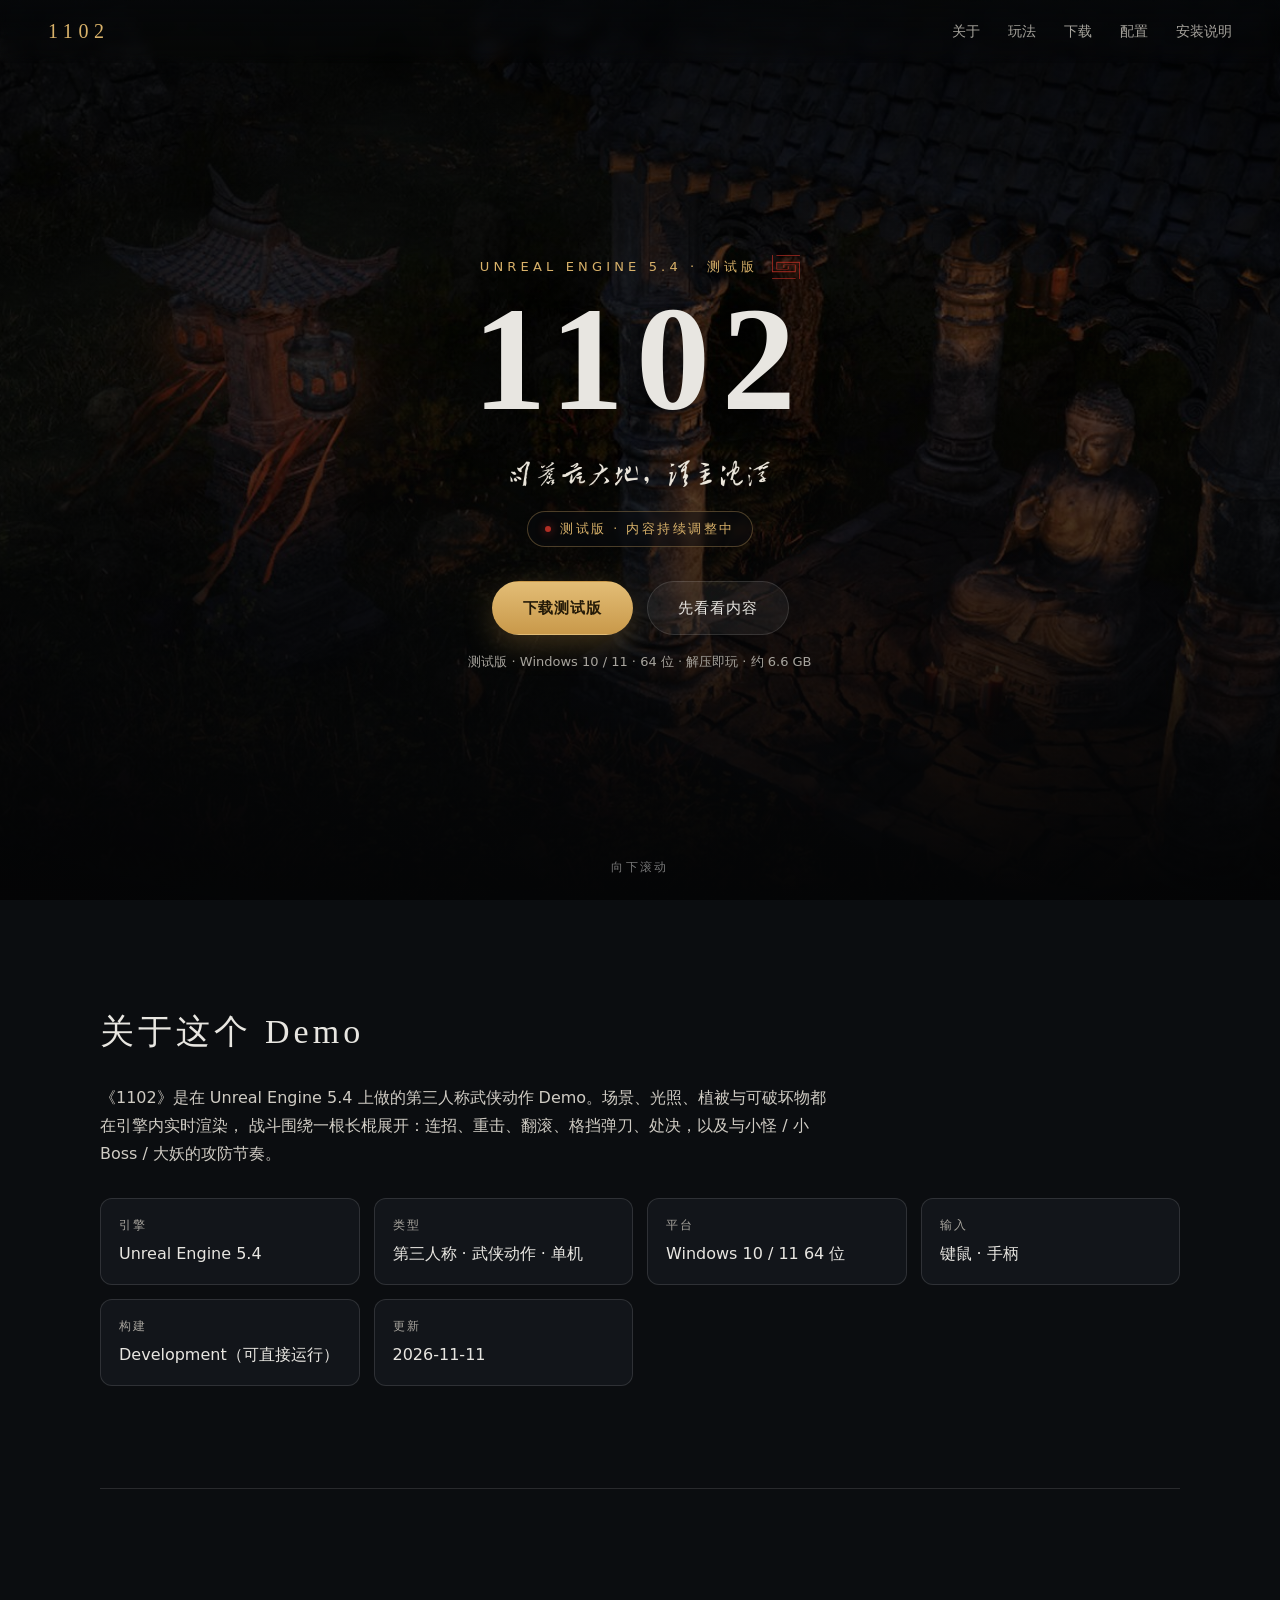
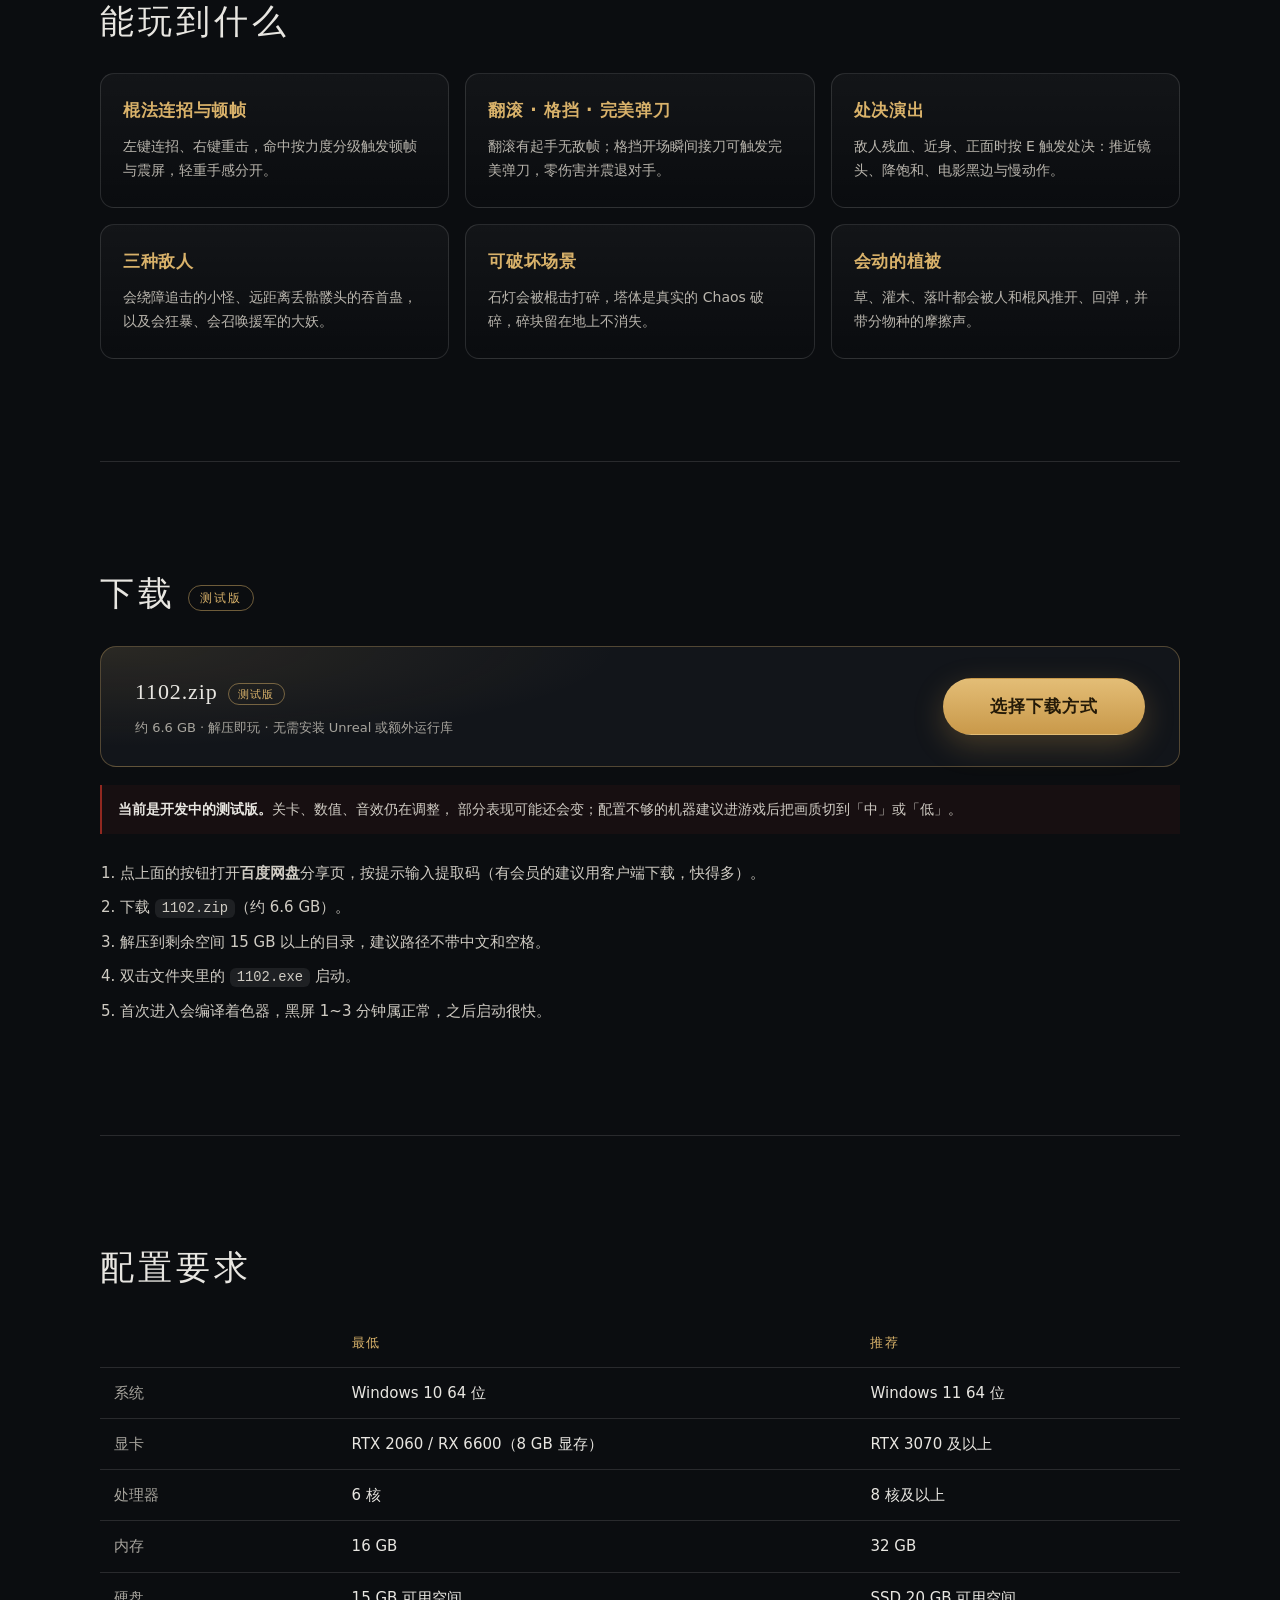
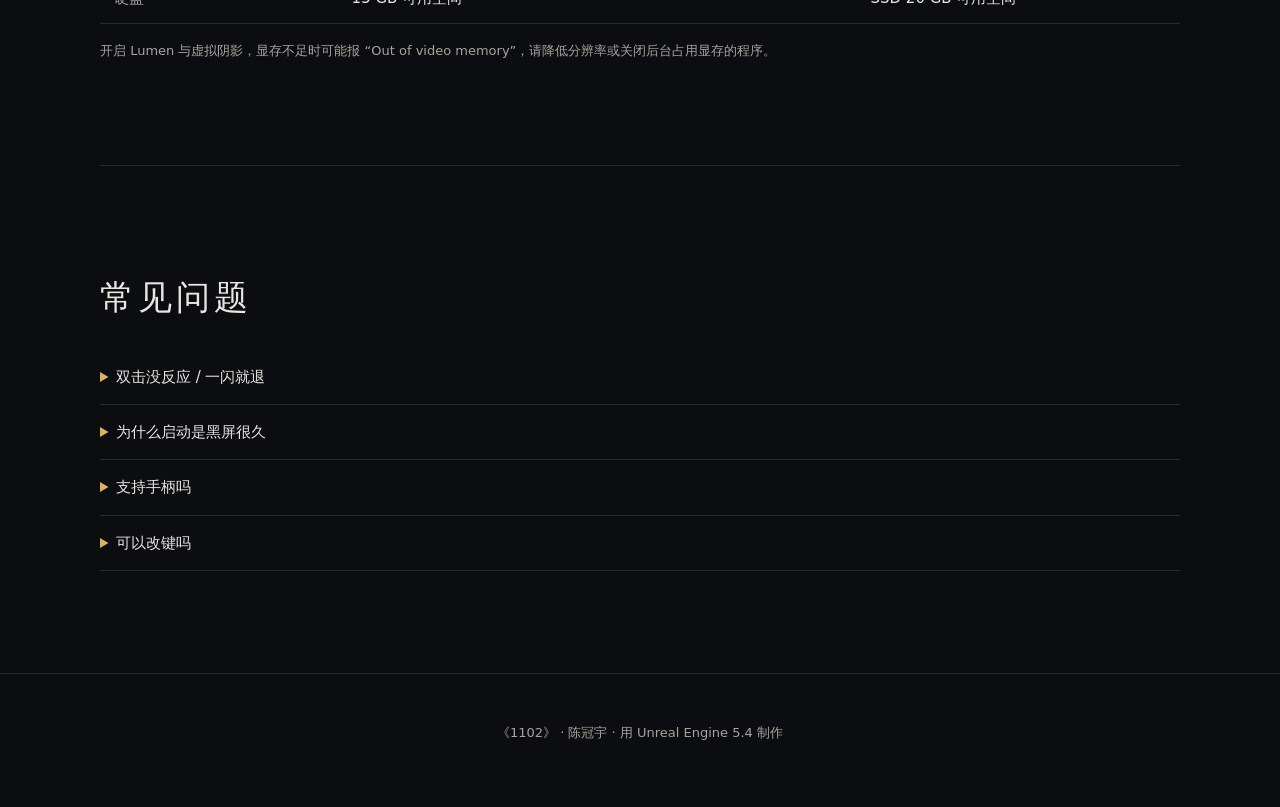
==== commit 1e8e7103: "game: 移除页脚返回作品集链接（单向入口）" ====
--- a/game/index.html
+++ b/game/index.html
@@ -160,7 +160,6 @@
 
 <footer>
   <p>《1102》 · 陈冠宇 · 用 Unreal Engine 5.4 制作</p>
-  <p class="small"><a href="https://cgystudio.github.io/">返回作品集</a></p>
 </footer>
 
 <script>
--- a/game/style.css
+++ b/game/style.css
@@ -93,9 +93,9 @@
 }
 .sub-img {
   display: block;
-  width: min(360px, 50vw);
+  width: min(268px, 40vw);
   height: auto;
-  margin: 22px auto 0;
+  margin: 26px auto 0;
   filter: drop-shadow(0 8px 34px rgba(0, 0, 0, .85));
 }
 .cta { margin-top: 34px; display: flex; gap: 14px; justify-content: center; flex-wrap: wrap; }
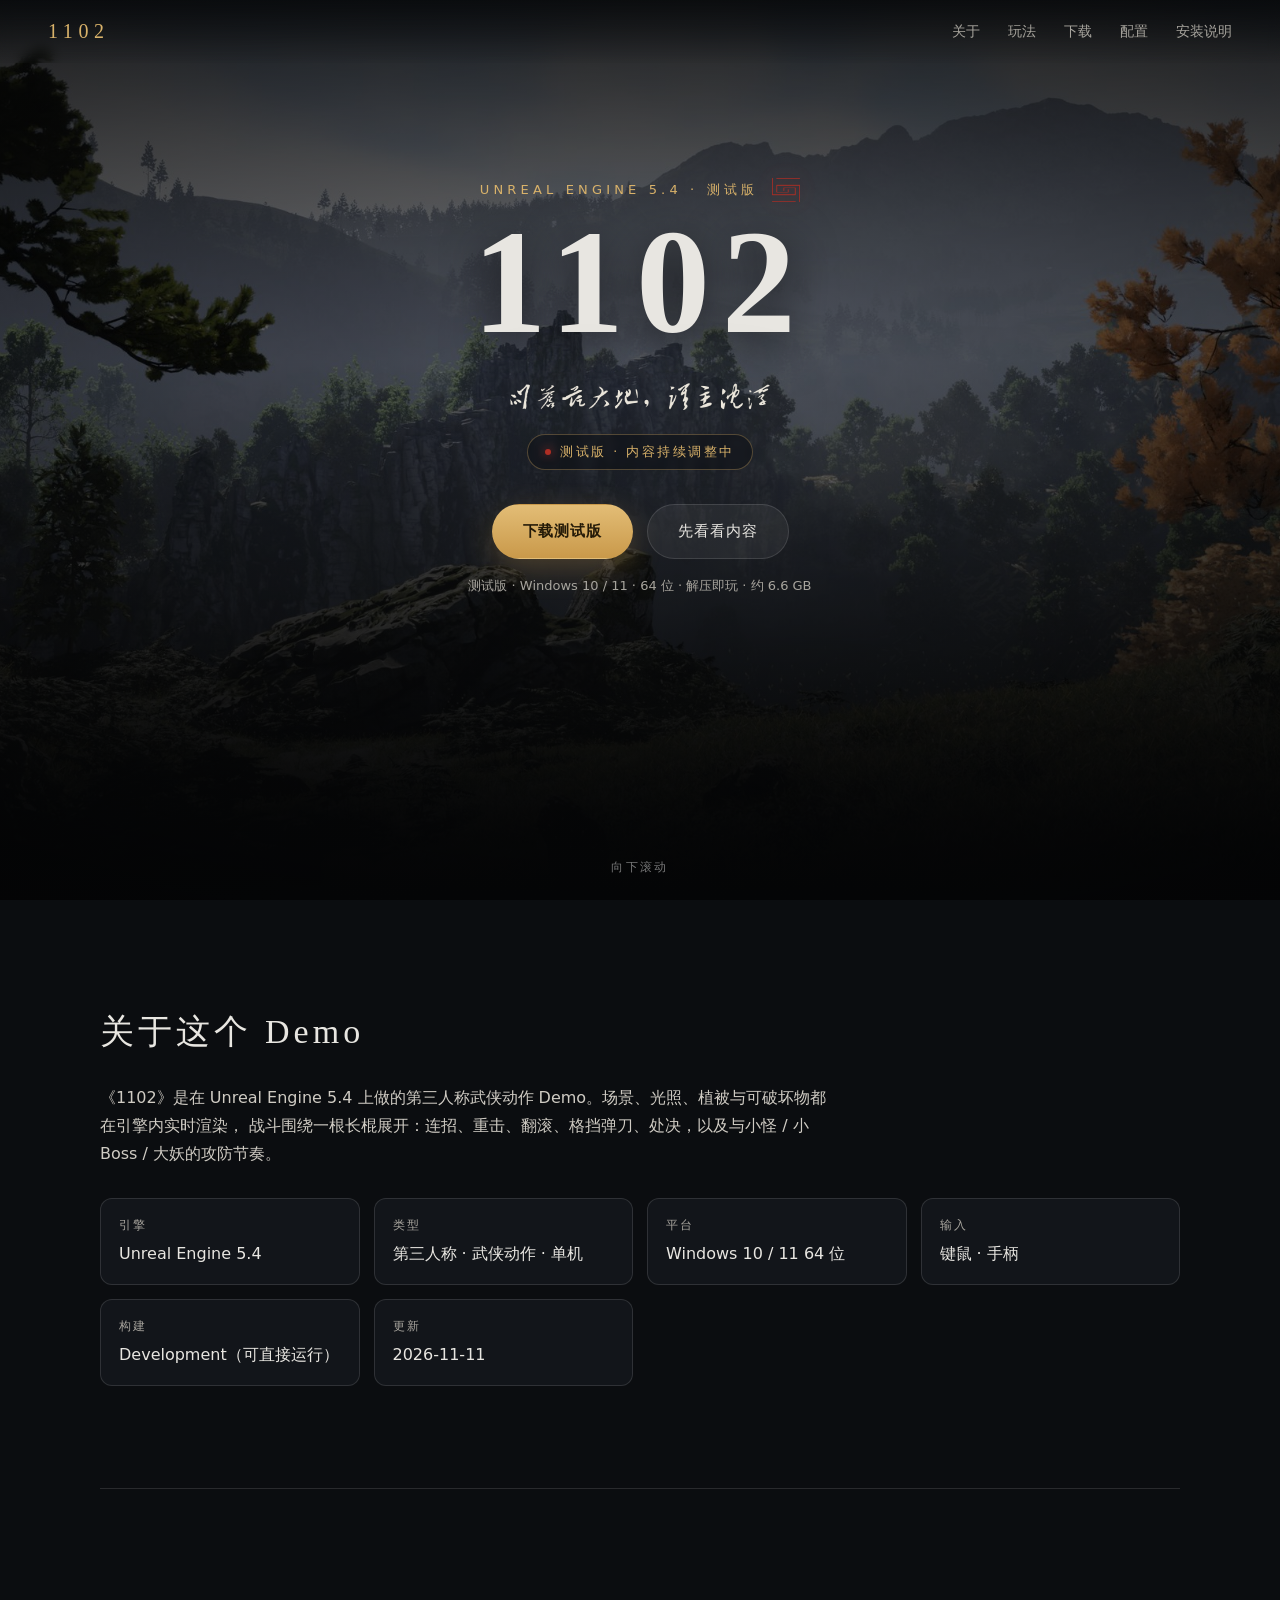
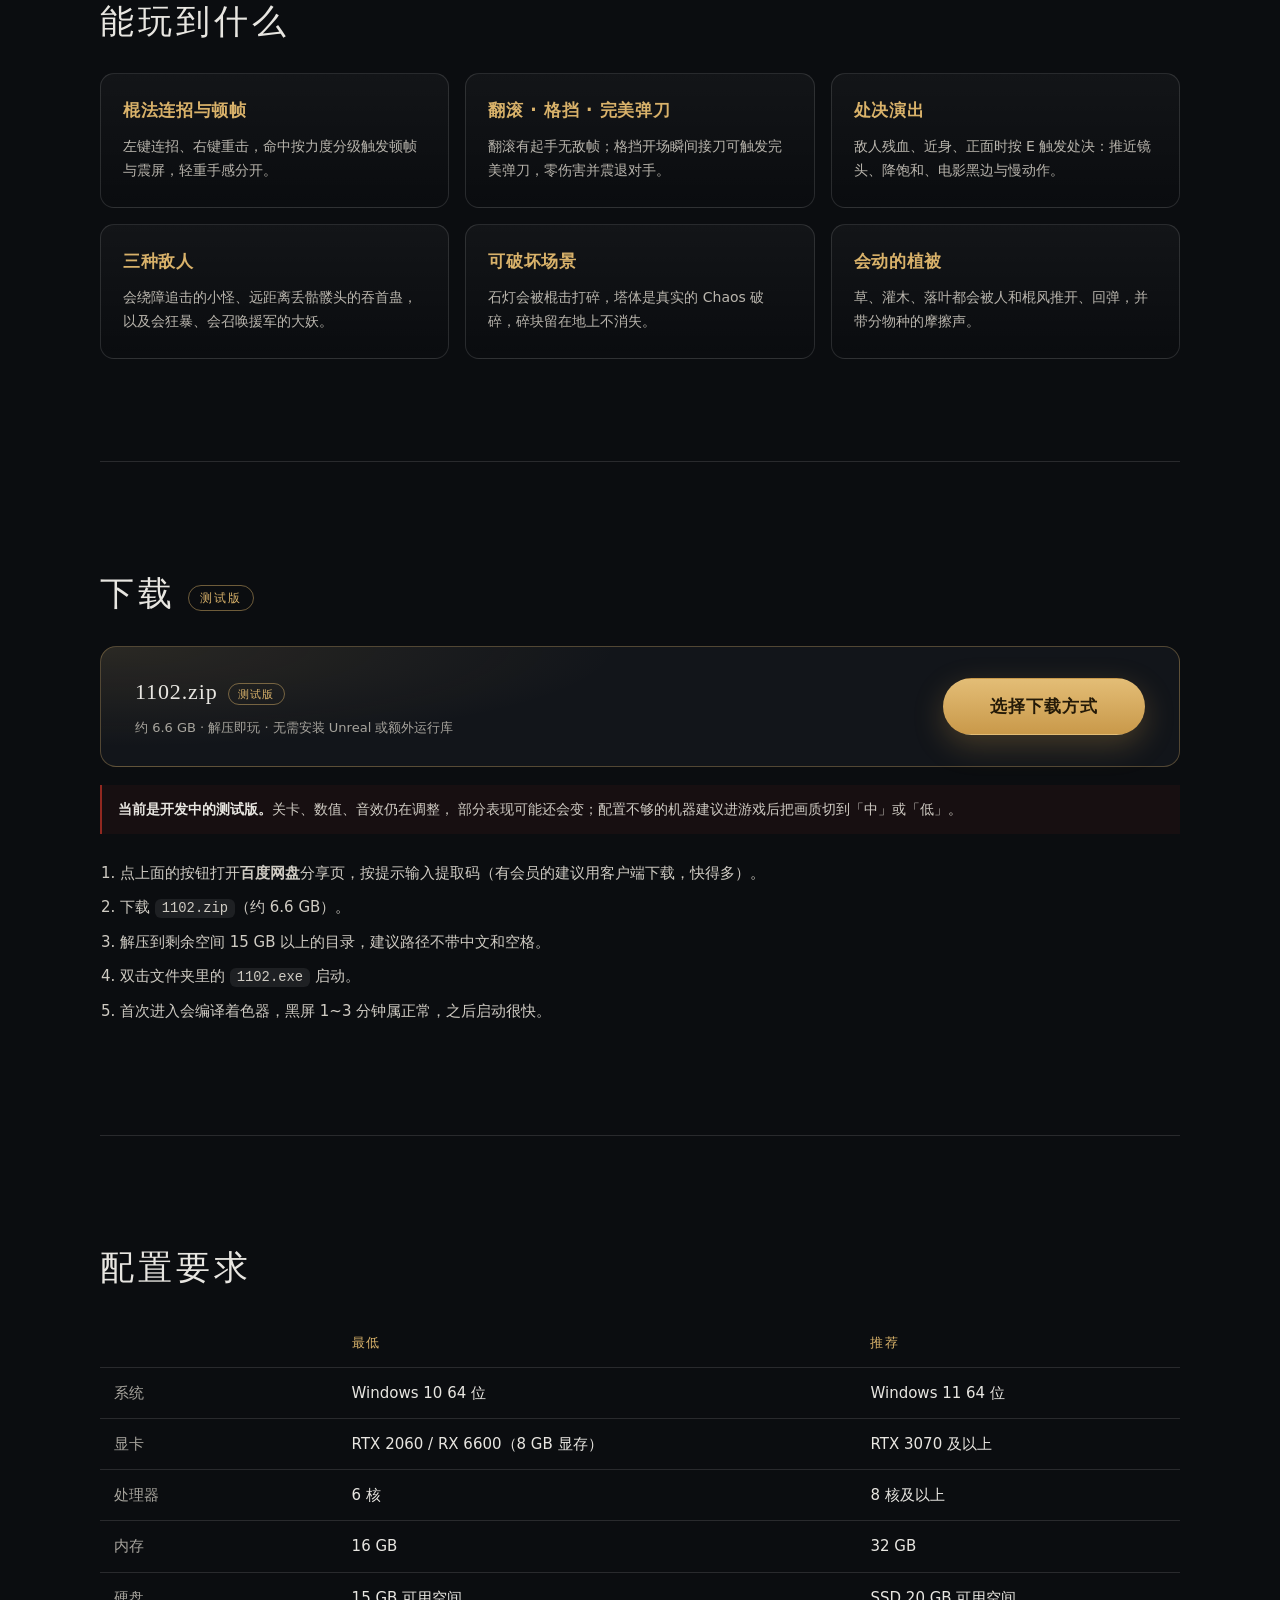
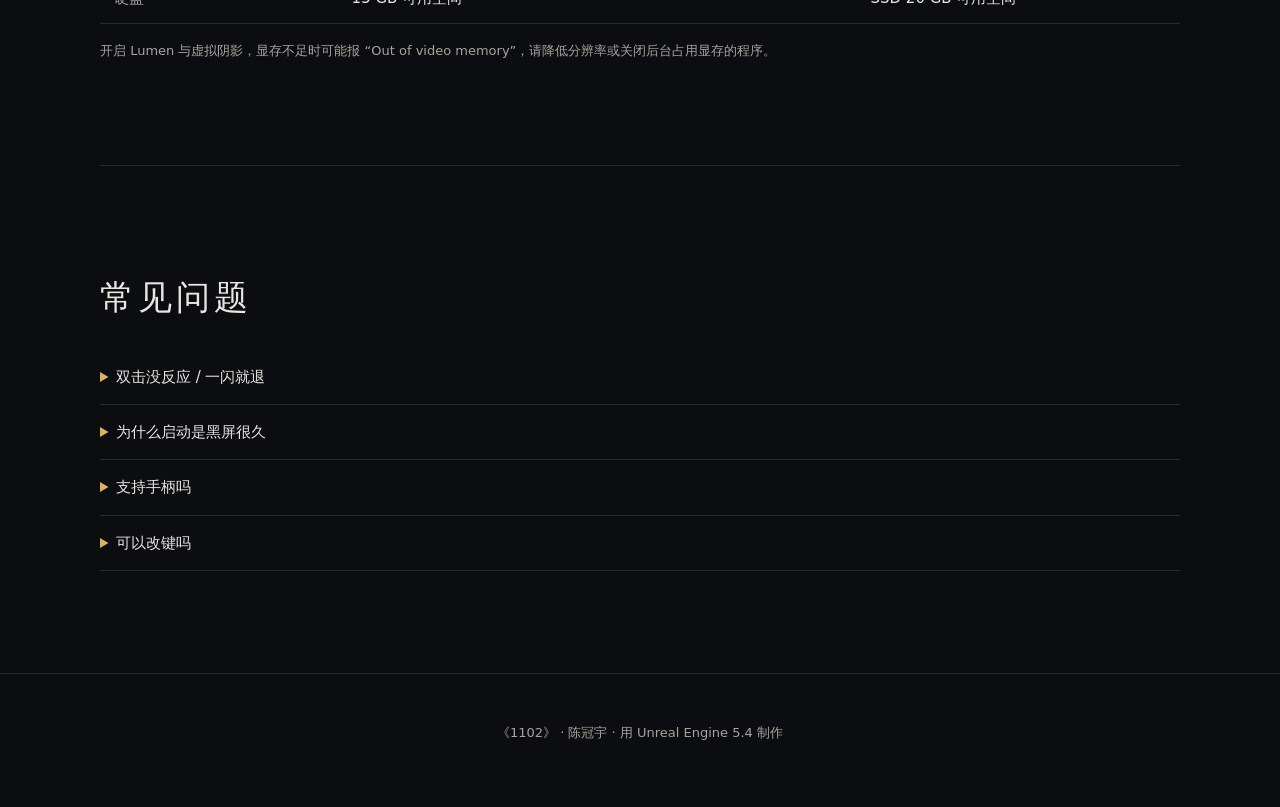
==== commit e6eb8f63: "game: 竖屏封面改用 CSS 媒体查询切图（修复微信/安卓 WebView 不认 picture media）" ====
--- a/game/index.html
+++ b/game/index.html
@@ -26,10 +26,8 @@
 </header>
 
 <section class="hero" id="top">
-  <picture>
-    <source media="(max-aspect-ratio: 1/1)" srcset="cover_portrait.jpg">
-    <img class="hero-bg" src="cover.jpg" alt="雾中山谷：石林、松枝与远山">
-  </picture>
+  <img class="hero-bg hero-bg-wide" src="cover.jpg" alt="雾中山谷：石林、松枝与远山">
+  <img class="hero-bg hero-bg-tall" src="cover_portrait.jpg" alt="夜色佛像与雾林">
   <div class="hero-mask"></div>
   <div class="hero-inner">
     <p class="eyebrow"><span>Unreal Engine 5.4 · 测试版</span><img class="hero-logo" src="logo_red.png" alt="1102"></p>
--- a/game/style.css
+++ b/game/style.css
@@ -60,6 +60,18 @@
   transform: scale(1.04);
   filter: saturate(1.02) contrast(1.02);
 }
+
+/* 竖屏封面：默认隐藏。
+   之所以不用 <picture> + <source media>，是因为微信 / QQ / 部分安卓 WebView
+   会忽略 source 的 media 条件，直接拿 <img src> 的横版图，导致手机上看着和电脑一样。
+   用 CSS 媒体查询（宽高比 + 宽度双条件）来切图，兼容性好得多。 */
+.hero-bg-tall { display: none; }
+
+@media (max-aspect-ratio: 1/1), (max-width: 640px) {
+  .hero-bg-wide { display: none; }
+  .hero-bg-tall { display: block; }
+}
+
 .hero-mask {
   position: absolute;
   inset: 0;
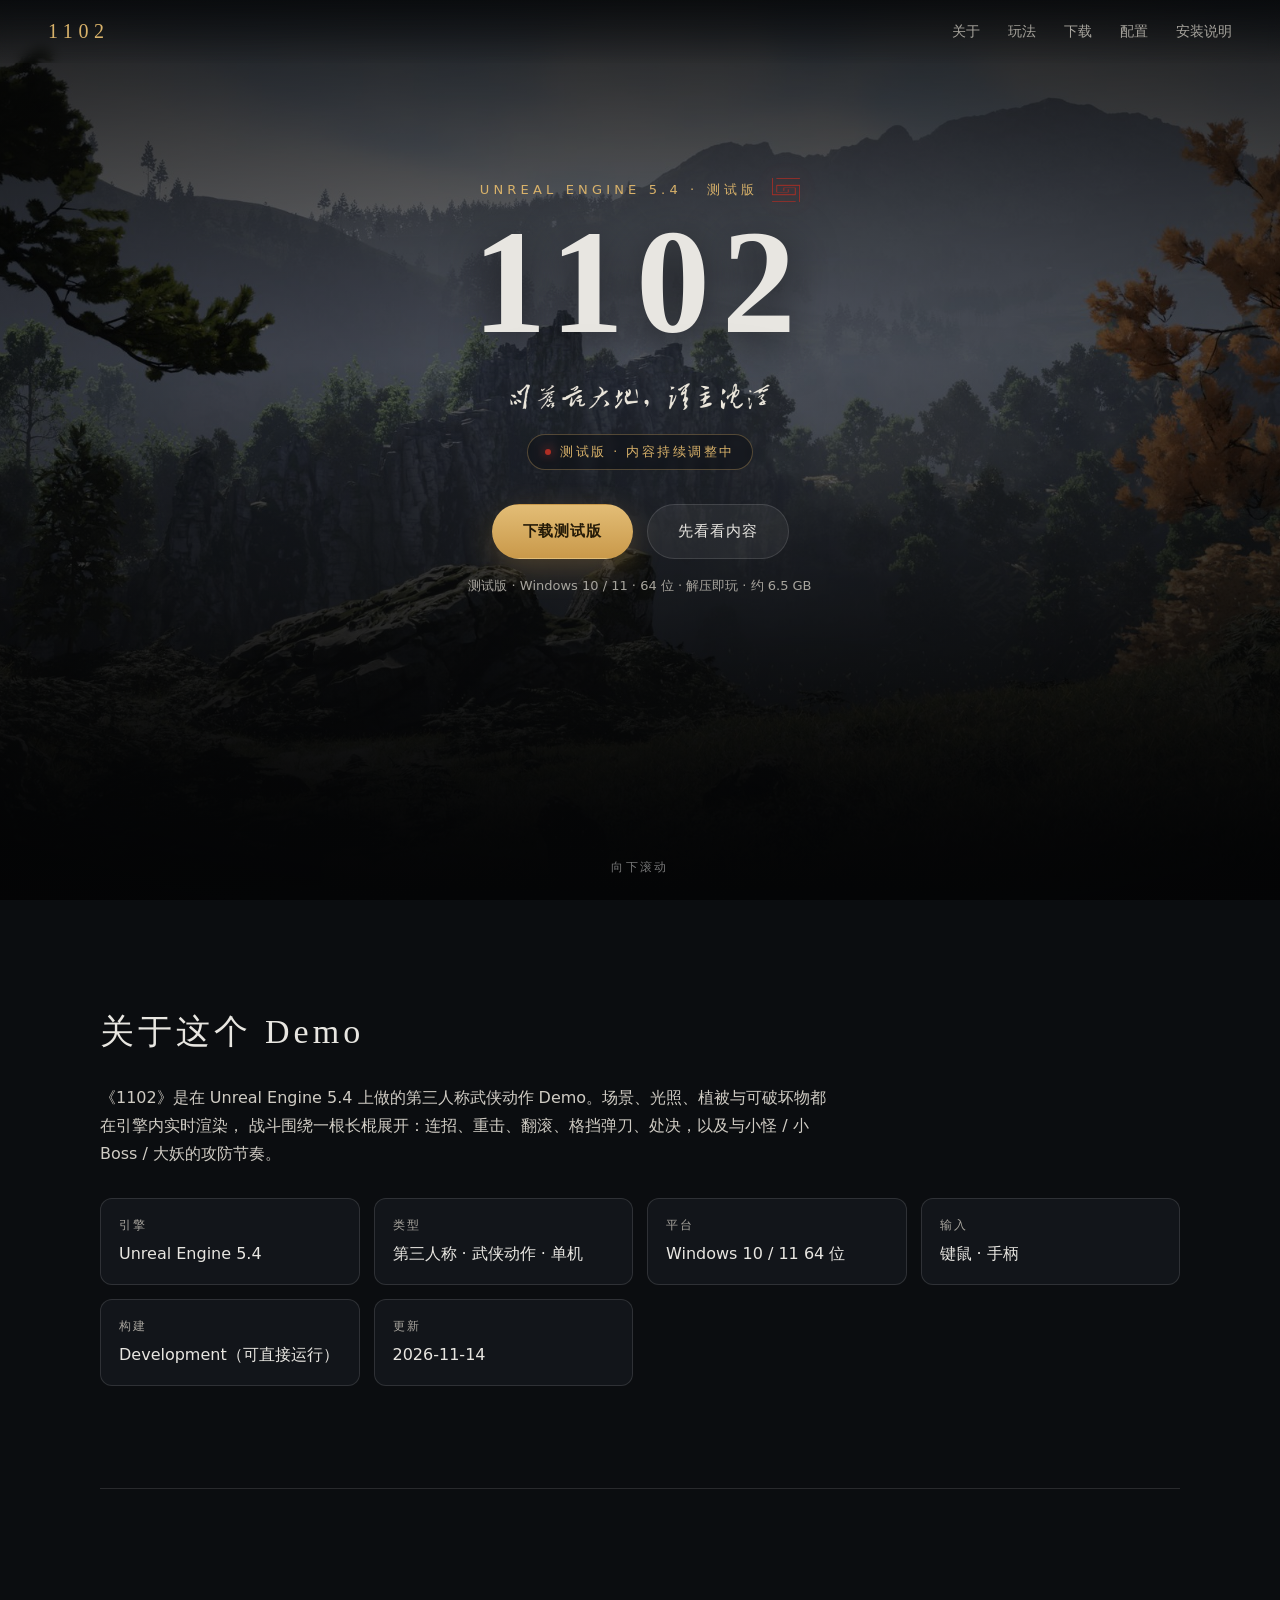
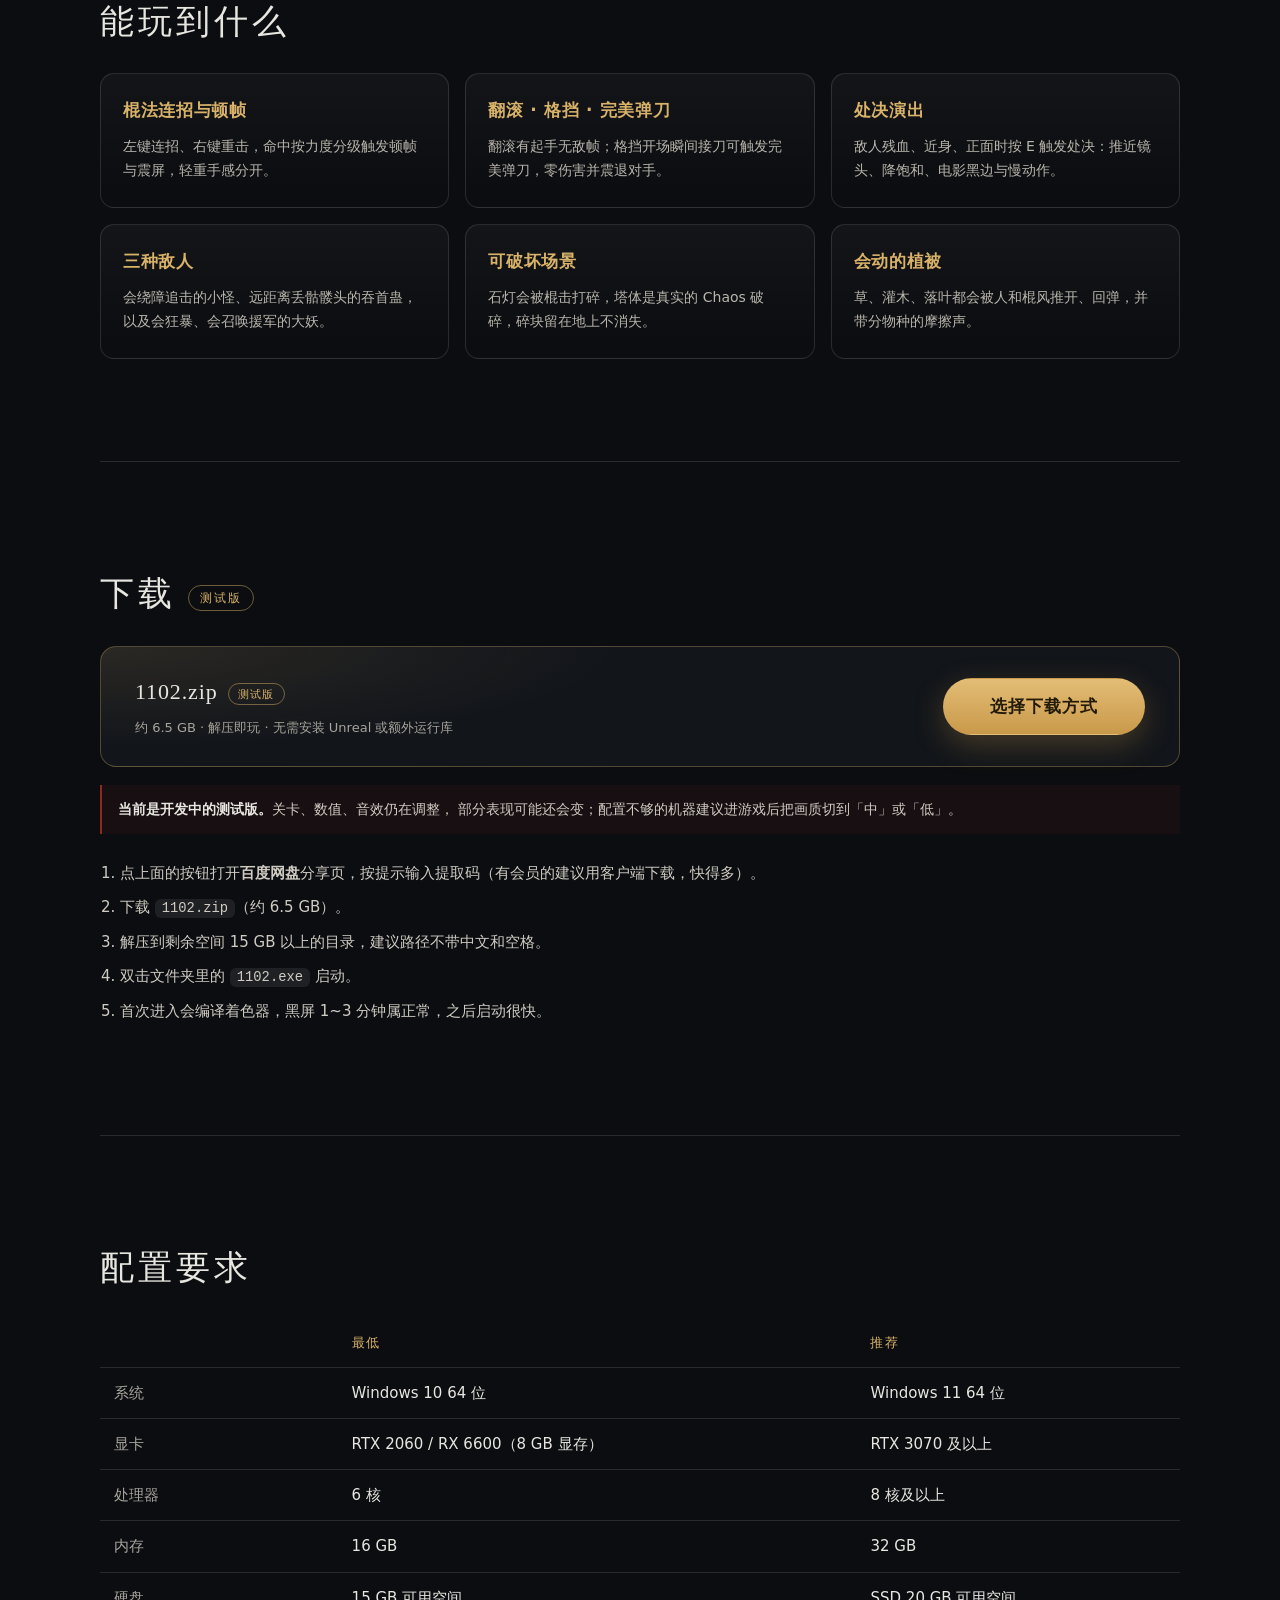
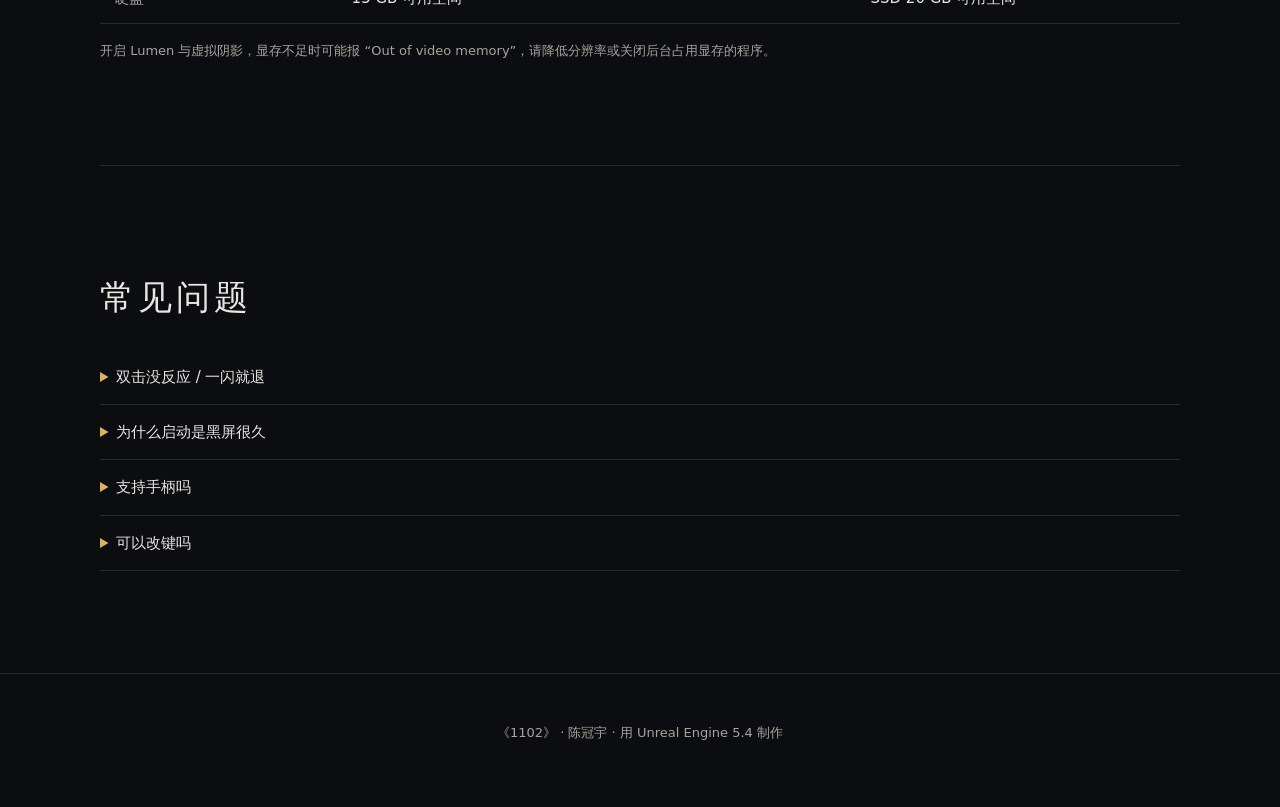
==== commit af49ad70: "update build date 2026-11-14, size 6.5GB" ====
--- a/game/index.html
+++ b/game/index.html
@@ -38,7 +38,7 @@
       <button class="btn primary" id="dl-main" type="button">下载测试版</button>
       <a class="btn ghost" href="#about">先看看内容</a>
     </div>
-    <p class="hint" id="dl-note">测试版 · Windows 10 / 11 · 64 位 · 解压即玩 · 约 6.6 GB</p>
+    <p class="hint" id="dl-note">测试版 · Windows 10 / 11 · 64 位 · 解压即玩 · 约 6.5 GB</p>
   </div>
   <div class="scroll-tip">向下滚动</div>
 </section>
@@ -57,7 +57,7 @@
     <div><span>平台</span><b>Windows 10 / 11 64 位</b></div>
     <div><span>输入</span><b>键鼠 · 手柄</b></div>
     <div><span>构建</span><b>Development（可直接运行）</b></div>
-    <div><span>更新</span><b>2026-11-11</b></div>
+    <div><span>更新</span><b>2026-11-14</b></div>
   </div>
 </section>
 
@@ -96,7 +96,7 @@
   <div class="dlbox">
     <div class="dlinfo">
       <p class="filename">1102.zip<span class="tag sm">测试版</span></p>
-      <p class="meta">约 6.6 GB · 解压即玩 · 无需安装 Unreal 或额外运行库</p>
+      <p class="meta">约 6.5 GB · 解压即玩 · 无需安装 Unreal 或额外运行库</p>
       <p class="meta pan" id="pan-code" hidden>百度网盘 · 提取码：<b id="pan-code-v"></b></p>
     </div>
     <button class="btn primary big" id="dl-box" type="button">选择下载方式</button>
@@ -105,14 +105,14 @@
   部分表现可能还会变；配置不够的机器建议进游戏后把画质切到「中」或「低」。</p>
   <dialog id="dl-modal" class="dl-modal">
     <h3>选择下载方式</h3>
-    <p class="dl-modal-sub">1102.zip · 测试版 · 约 6.6 GB · 解压即玩</p>
+    <p class="dl-modal-sub">1102.zip · 测试版 · 约 6.5 GB · 解压即玩</p>
     <ul class="dl-list" id="dl-list"></ul>
     <button class="dl-close" id="dl-close" type="button">关闭</button>
   </dialog>
 
   <ol class="steps">
     <li>点上面的按钮打开<b>百度网盘</b>分享页，按提示输入提取码（有会员的建议用客户端下载，快得多）。</li>
-    <li>下载 <code>1102.zip</code>（约 6.6 GB）。</li>
+    <li>下载 <code>1102.zip</code>（约 6.5 GB）。</li>
     <li>解压到剩余空间 15 GB 以上的目录，建议路径不带中文和空格。</li>
     <li>双击文件夹里的 <code>1102.exe</code> 启动。</li>
     <li>首次进入会编译着色器，黑屏 1~3 分钟属正常，之后启动很快。</li>
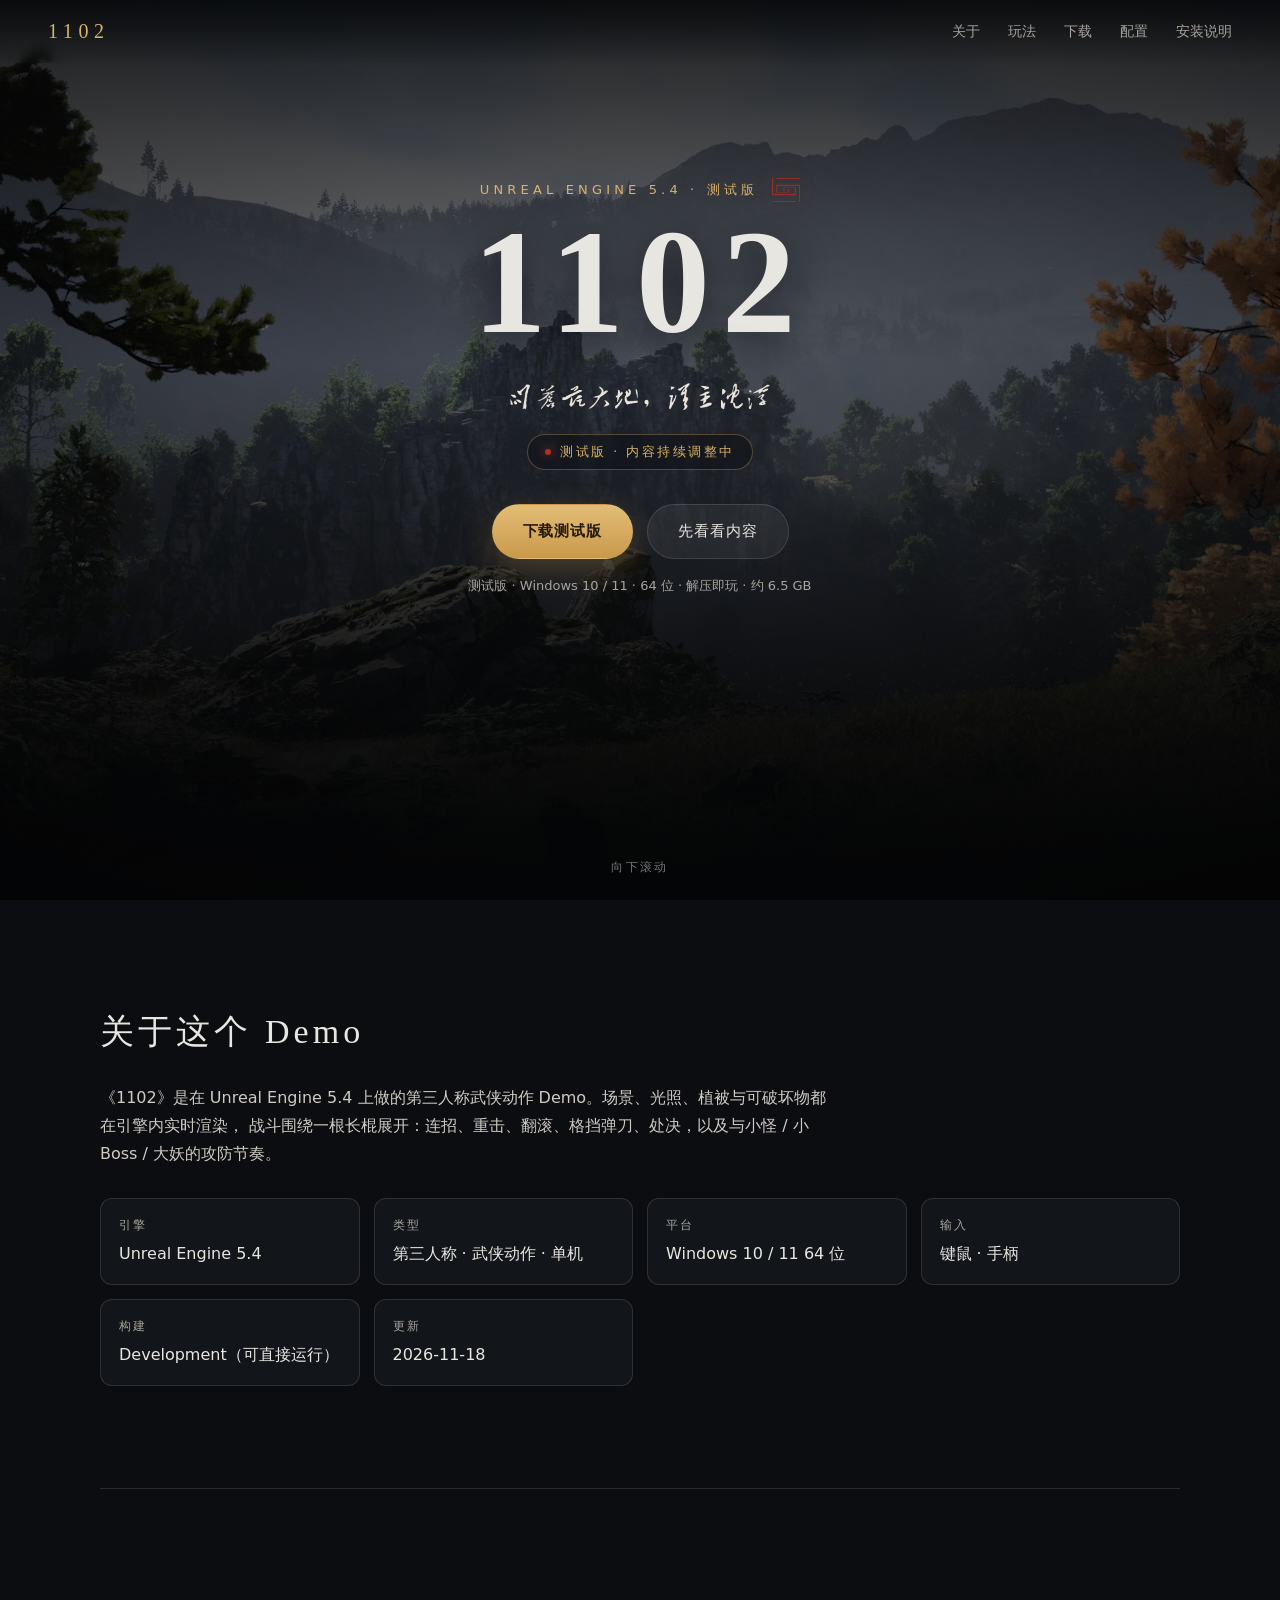
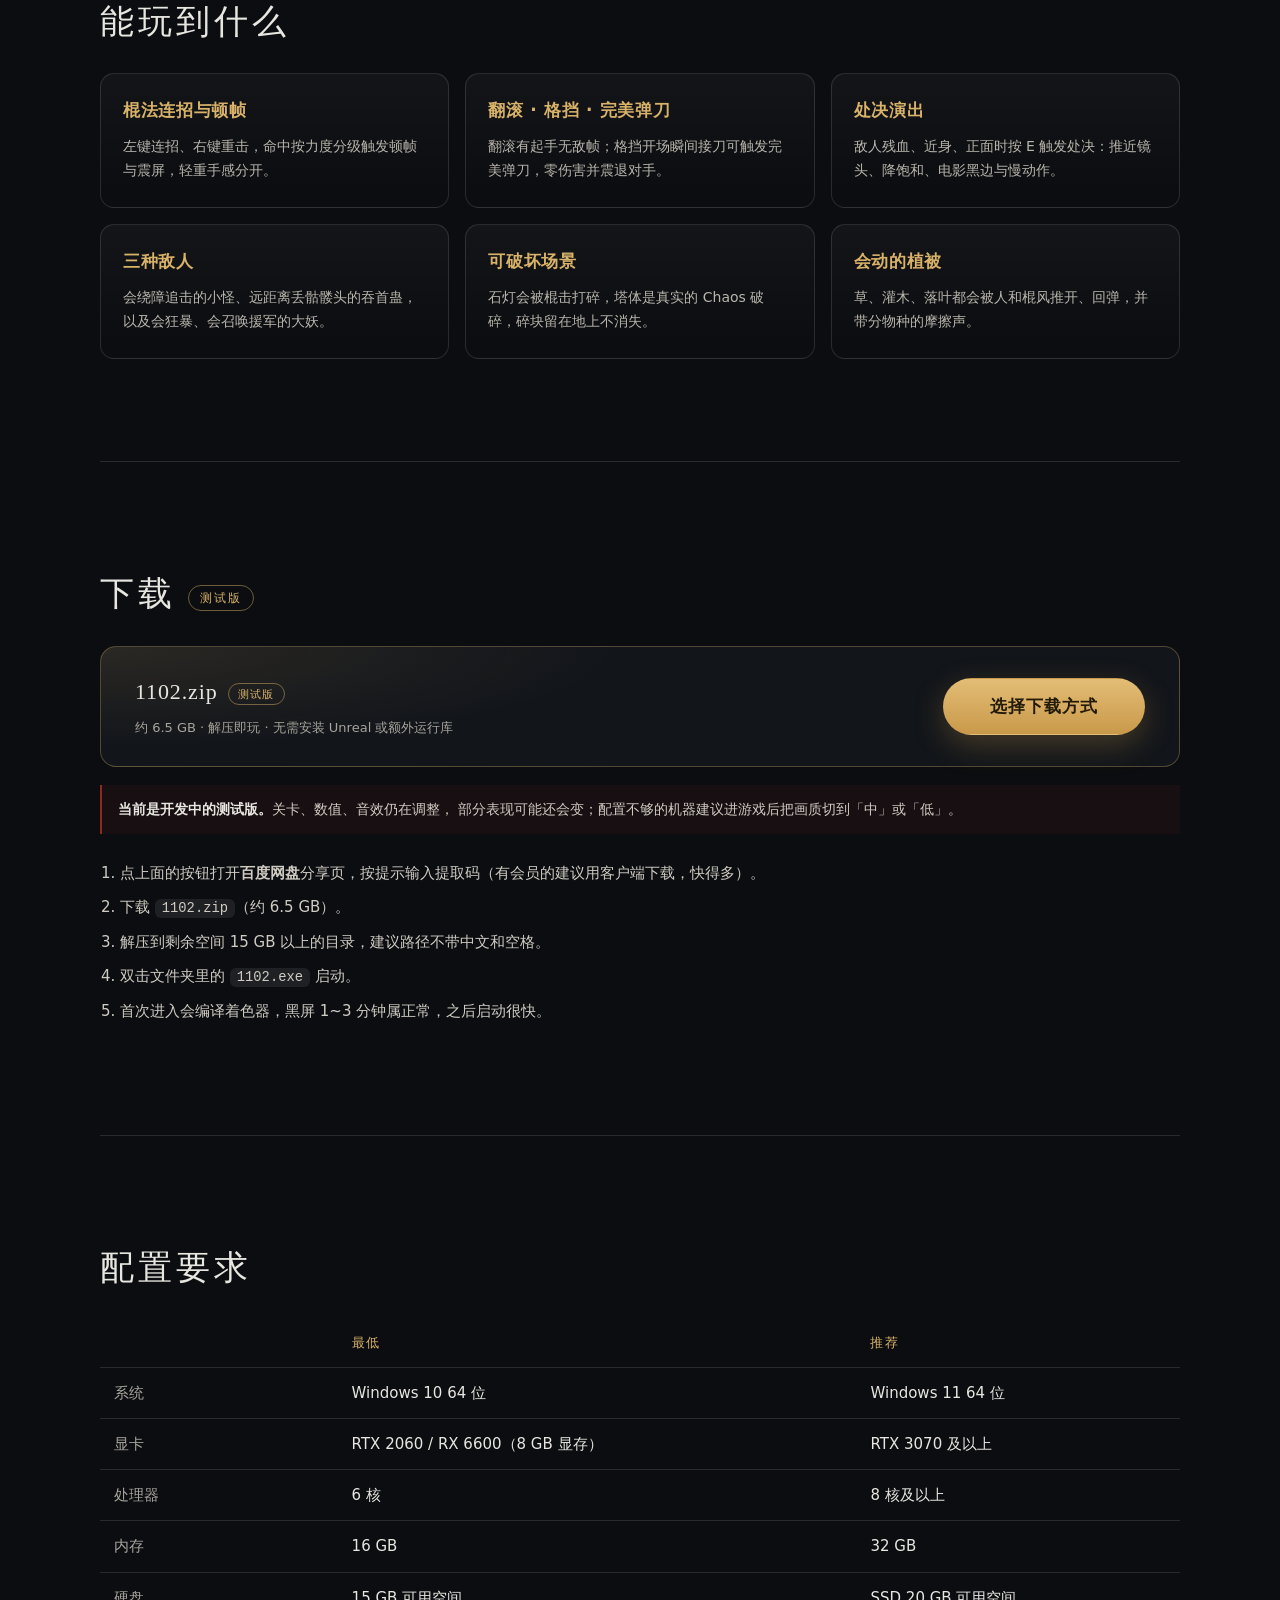
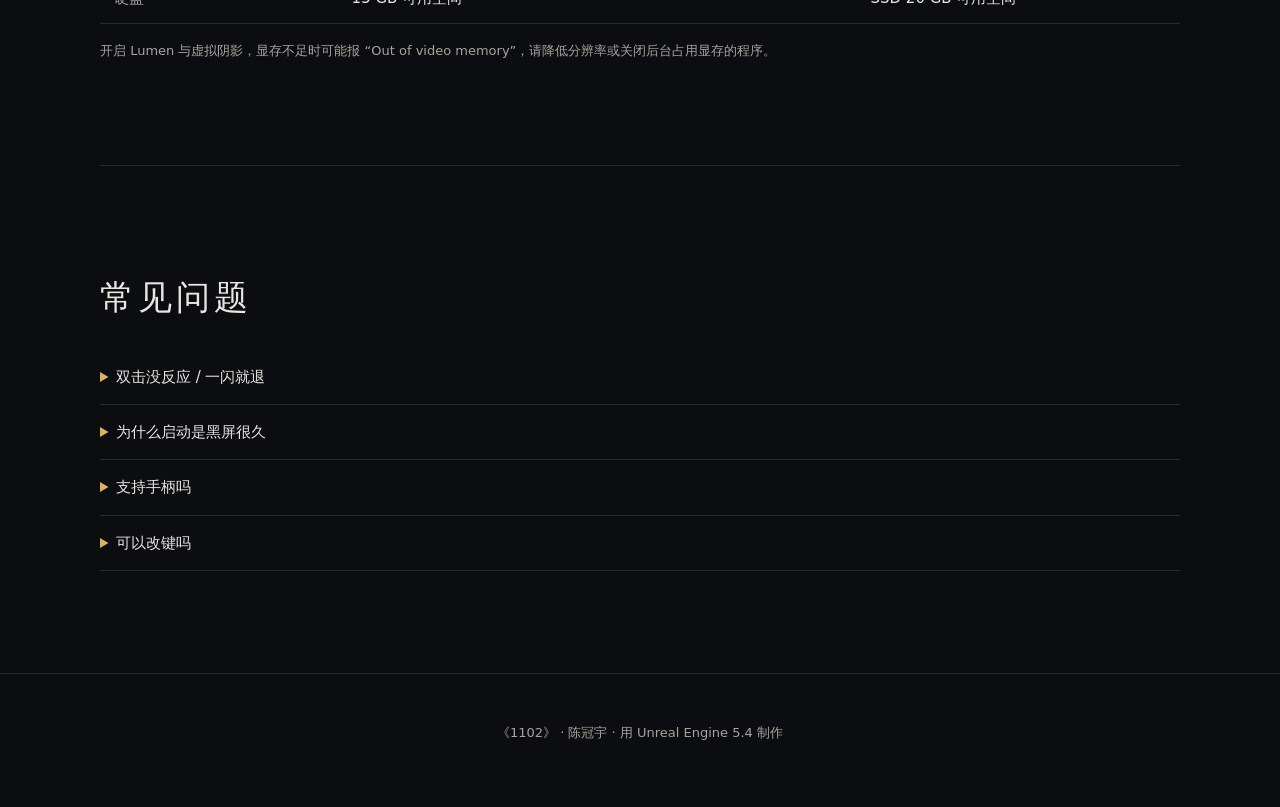
==== commit 97c85309: "update baidu link 84ie + build date 11-18" ====
--- a/game/index.html
+++ b/game/index.html
@@ -57,7 +57,7 @@
     <div><span>平台</span><b>Windows 10 / 11 64 位</b></div>
     <div><span>输入</span><b>键鼠 · 手柄</b></div>
     <div><span>构建</span><b>Development（可直接运行）</b></div>
-    <div><span>更新</span><b>2026-11-14</b></div>
+    <div><span>更新</span><b>2026-11-18</b></div>
   </div>
 </section>
 
@@ -167,8 +167,8 @@
     name: '百度网盘',
     note: '需登录，会员建议用客户端下载更快',
     badge: '推荐',
-    url: 'https://pan.baidu.com/s/1w7JBruw2A3SwyoFlVT7F8Q?pwd=wcrk',
-    code: 'wcrk'
+    url: 'https://pan.baidu.com/s/1UUfXSfEXYV54PpCVVc9d6Q?pwd=84ie',
+    code: '84ie'
   },
   // 有了新链接就取消注释、填 url（和提取码 code，没有就留空字符串）
   // { name: '123 云盘',  note: '免登录，单线程速度较快', url: '', code: '' },
